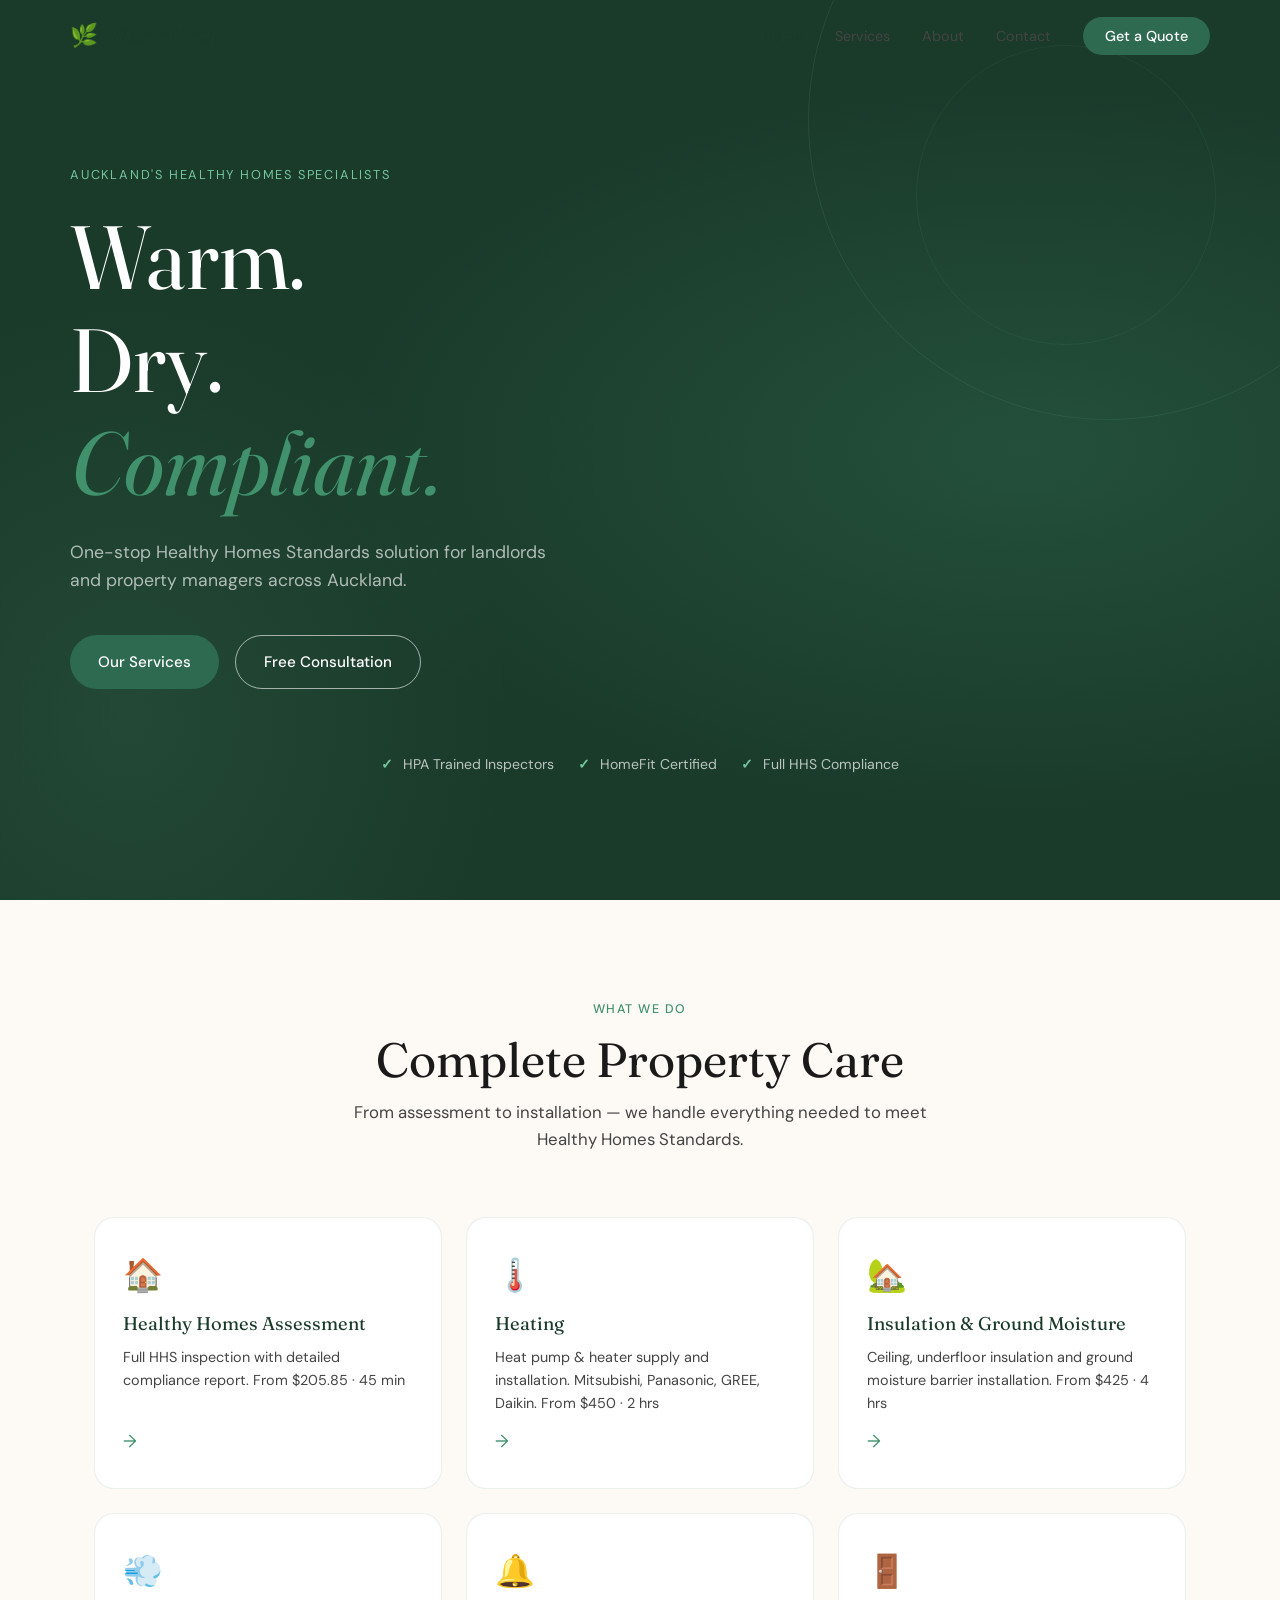
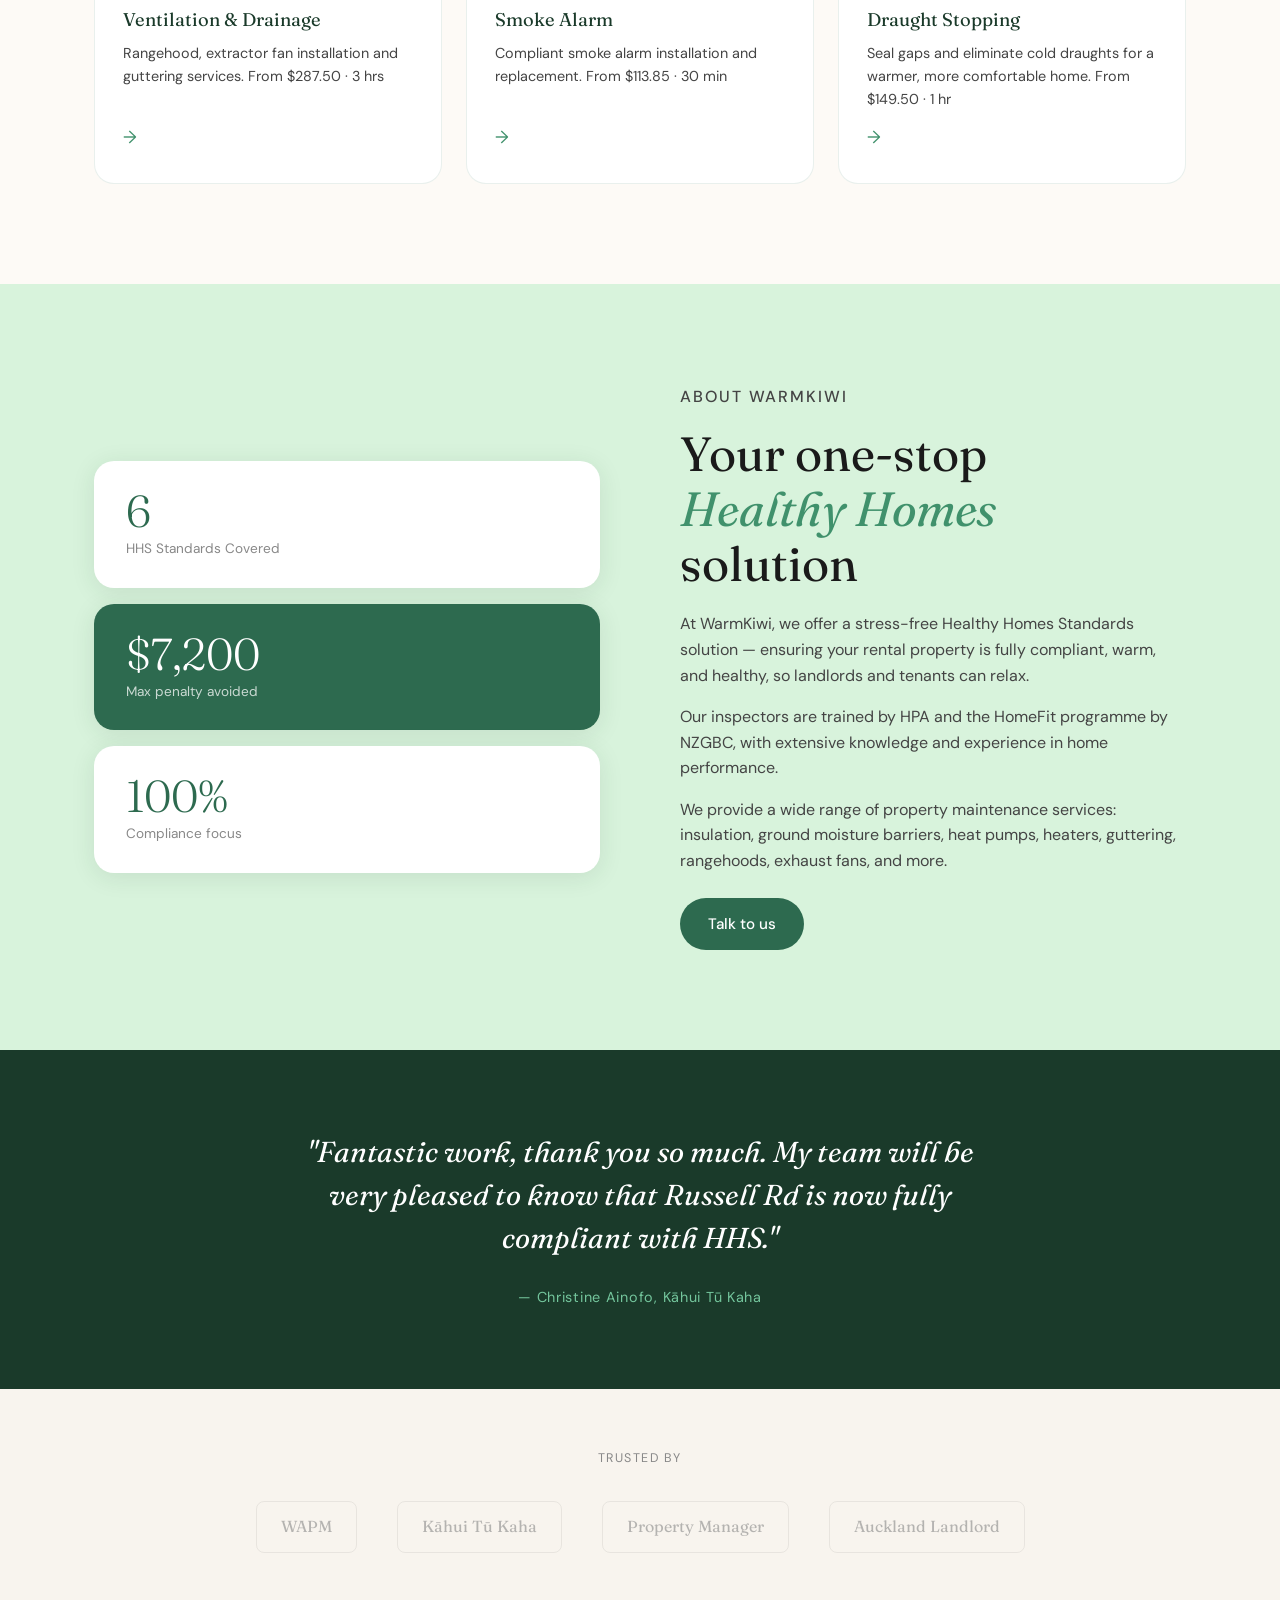
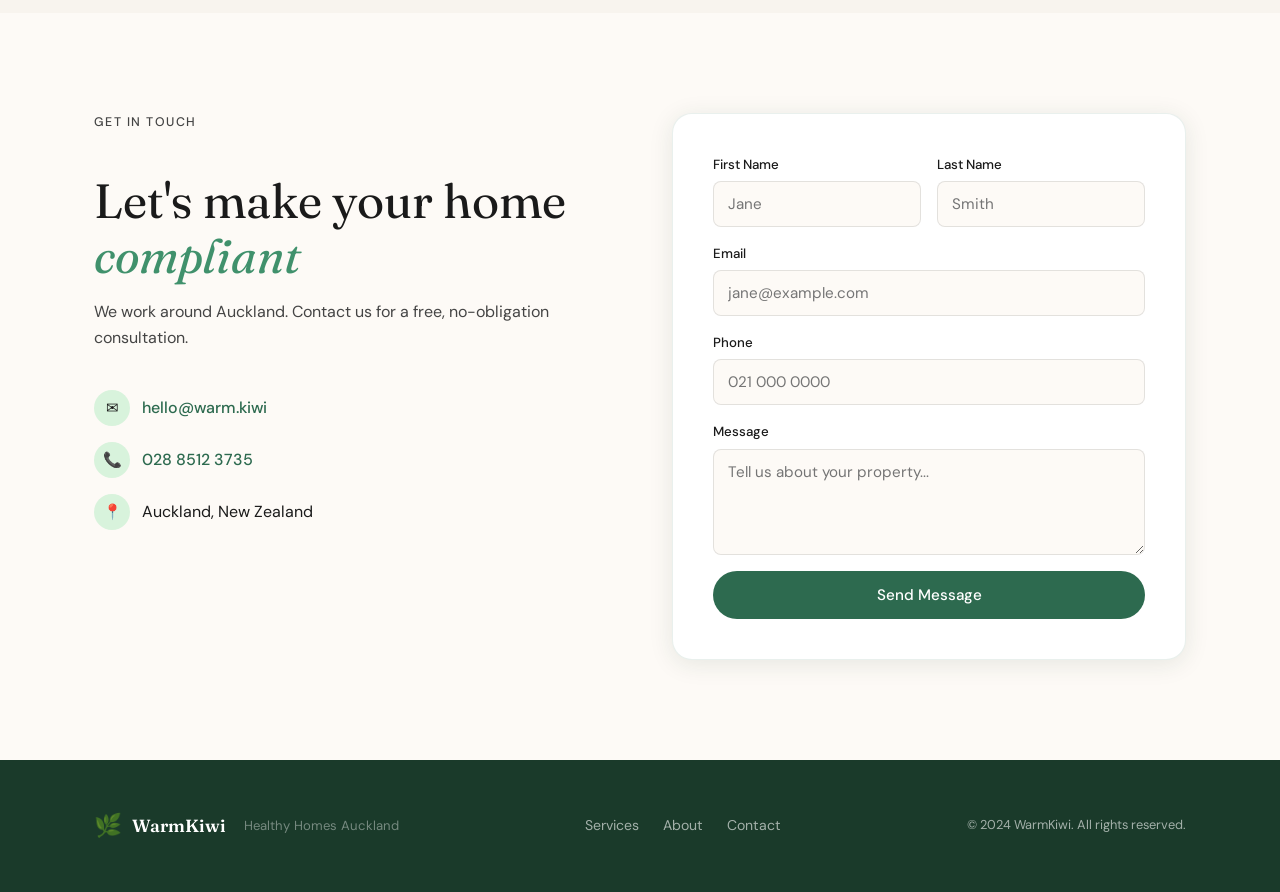
==== index.html @ 52bc6af1 "Add files via upload" ====
<!DOCTYPE html>
<html lang="en">
<head>
  <meta charset="UTF-8" />
  <meta name="viewport" content="width=device-width, initial-scale=1.0" />
  <title>WarmKiwi — Healthy Homes Auckland</title>
  <link rel="stylesheet" href="css/style.css" />
  <link rel="preconnect" href="https://fonts.googleapis.com">
  <link href="https://fonts.googleapis.com/css2?family=Fraunces:ital,wght@0,300;0,400;0,600;1,300&family=DM+Sans:wght@300;400;500&display=swap" rel="stylesheet">
</head>
<body>

  <!-- NAV -->
  <nav class="nav" id="nav">
    <div class="nav-inner">
      <a href="index.html" class="logo">
        <span class="logo-leaf">🌿</span>
        <span class="logo-text">WarmKiwi</span>
      </a>
      <button class="nav-toggle" id="navToggle" aria-label="Menu">
        <span></span><span></span><span></span>
      </button>
      <ul class="nav-links" id="navLinks">
        <li><a href="index.html" class="active">Home</a></li>
        <li><a href="services.html">Services</a></li>
        <li><a href="index.html#about">About</a></li>
        <li><a href="index.html#contact">Contact</a></li>
        <li><a href="index.html#contact" class="nav-cta">Get a Quote</a></li>
      </ul>
    </div>
  </nav>

  <!-- HERO -->
  <section class="hero">
    <div class="hero-bg"></div>
    <div class="hero-content">
      <p class="hero-eyebrow">Auckland's Healthy Homes Specialists</p>
      <h1 class="hero-title">Warm.<br>Dry.<br><em>Compliant.</em></h1>
      <p class="hero-sub">One-stop Healthy Homes Standards solution for landlords and property managers across Auckland.</p>
      <div class="hero-actions">
        <a href="services.html" class="btn btn-primary">Our Services</a>
        <a href="index.html#contact" class="btn btn-outline">Free Consultation</a>
      </div>
    </div>
    <div class="hero-badges">
      <div class="badge">
        <span class="badge-icon">✓</span>
        <span>HPA Trained Inspectors</span>
      </div>
      <div class="badge">
        <span class="badge-icon">✓</span>
        <span>HomeFit Certified</span>
      </div>
      <div class="badge">
        <span class="badge-icon">✓</span>
        <span>Full HHS Compliance</span>
      </div>
    </div>
  </section>

  <!-- SERVICES OVERVIEW -->
  <section class="services-section" id="services">
    <div class="container">
      <div class="section-header">
        <p class="section-tag">What we do</p>
        <h2>Complete Property Care</h2>
        <p class="section-sub">From assessment to installation — we handle everything needed to meet Healthy Homes Standards.</p>
      </div>
      <div class="services-grid">
        <a href="services/healthy-homes.html" class="service-card">
          <div class="service-icon">🏠</div>
          <h3>Healthy Homes Assessment</h3>
          <p>Full HHS inspection with detailed compliance report. From $205.85 · 45 min</p>
          <span class="service-arrow">→</span>
        </a>
        <a href="services/heating.html" class="service-card">
          <div class="service-icon">🌡️</div>
          <h3>Heating</h3>
          <p>Heat pump & heater supply and installation. Mitsubishi, Panasonic, GREE, Daikin. From $450 · 2 hrs</p>
          <span class="service-arrow">→</span>
        </a>
        <a href="services/insulation.html" class="service-card">
          <div class="service-icon">🏡</div>
          <h3>Insulation & Ground Moisture</h3>
          <p>Ceiling, underfloor insulation and ground moisture barrier installation. From $425 · 4 hrs</p>
          <span class="service-arrow">→</span>
        </a>
        <a href="services/ventilation.html" class="service-card">
          <div class="service-icon">💨</div>
          <h3>Ventilation & Drainage</h3>
          <p>Rangehood, extractor fan installation and guttering services. From $287.50 · 3 hrs</p>
          <span class="service-arrow">→</span>
        </a>
        <a href="services/smoke-alarm.html" class="service-card">
          <div class="service-icon">🔔</div>
          <h3>Smoke Alarm</h3>
          <p>Compliant smoke alarm installation and replacement. From $113.85 · 30 min</p>
          <span class="service-arrow">→</span>
        </a>
        <a href="services/draught-stopping.html" class="service-card">
          <div class="service-icon">🚪</div>
          <h3>Draught Stopping</h3>
          <p>Seal gaps and eliminate cold draughts for a warmer, more comfortable home. From $149.50 · 1 hr</p>
          <span class="service-arrow">→</span>
        </a>
      </div>
    </div>
  </section>

  <!-- ABOUT -->
  <section class="about-section" id="about">
    <div class="container about-grid">
      <div class="about-visual">
        <div class="about-card-stack">
          <div class="about-stat">
            <span class="stat-num">6</span>
            <span class="stat-label">HHS Standards Covered</span>
          </div>
          <div class="about-stat accent">
            <span class="stat-num">$7,200</span>
            <span class="stat-label">Max penalty avoided</span>
          </div>
          <div class="about-stat">
            <span class="stat-num">100%</span>
            <span class="stat-label">Compliance focus</span>
          </div>
        </div>
      </div>
      <div class="about-text">
        <p class="section-tag">About WarmKiwi</p>
        <h2>Your one-stop<br><em>Healthy Homes</em><br>solution</h2>
        <p>At WarmKiwi, we offer a stress-free Healthy Homes Standards solution — ensuring your rental property is fully compliant, warm, and healthy, so landlords and tenants can relax.</p>
        <p>Our inspectors are trained by HPA and the HomeFit programme by NZGBC, with extensive knowledge and experience in home performance.</p>
        <p>We provide a wide range of property maintenance services: insulation, ground moisture barriers, heat pumps, heaters, guttering, rangehoods, exhaust fans, and more.</p>
        <a href="index.html#contact" class="btn btn-primary">Talk to us</a>
      </div>
    </div>
  </section>

  <!-- TESTIMONIAL -->
  <section class="testimonial-section">
    <div class="container">
      <blockquote class="testimonial">
        <p>"Fantastic work, thank you so much. My team will be very pleased to know that Russell Rd is now fully compliant with HHS."</p>
        <cite>— Christine Ainofo, Kāhui Tū Kaha</cite>
      </blockquote>
    </div>
  </section>

  <!-- CLIENTS -->
  <section class="clients-section">
    <div class="container">
      <p class="clients-label">Trusted by</p>
      <div class="clients-logos">
        <div class="client-placeholder">WAPM</div>
        <div class="client-placeholder">Kāhui Tū Kaha</div>
        <div class="client-placeholder">Property Manager</div>
        <div class="client-placeholder">Auckland Landlord</div>
      </div>
    </div>
  </section>

  <!-- CONTACT -->
  <section class="contact-section" id="contact">
    <div class="container contact-grid">
      <div class="contact-info">
        <p class="section-tag">Get in touch</p>
        <h2>Let's make your home <em>compliant</em></h2>
        <p>We work around Auckland. Contact us for a free, no-obligation consultation.</p>
        <div class="contact-details">
          <div class="contact-item">
            <span class="contact-icon">✉</span>
            <a href="mailto:hello@warm.kiwi">hello@warm.kiwi</a>
          </div>
          <div class="contact-item">
            <span class="contact-icon">📞</span>
            <a href="tel:02885123735">028 8512 3735</a>
          </div>
          <div class="contact-item">
            <span class="contact-icon">📍</span>
            <span>Auckland, New Zealand</span>
          </div>
        </div>
      </div>
      <form class="contact-form" id="contactForm">
        <div class="form-row">
          <div class="form-group">
            <label for="firstName">First Name</label>
            <input type="text" id="firstName" placeholder="Jane" required />
          </div>
          <div class="form-group">
            <label for="lastName">Last Name</label>
            <input type="text" id="lastName" placeholder="Smith" />
          </div>
        </div>
        <div class="form-group">
          <label for="email">Email</label>
          <input type="email" id="email" placeholder="jane@example.com" required />
        </div>
        <div class="form-group">
          <label for="phone">Phone</label>
          <input type="tel" id="phone" placeholder="021 000 0000" />
        </div>
        <div class="form-group">
          <label for="message">Message</label>
          <textarea id="message" rows="4" placeholder="Tell us about your property..."></textarea>
        </div>
        <button type="submit" class="btn btn-primary full-width">Send Message</button>
        <p class="form-success" id="formSuccess">Thanks! We'll be in touch soon.</p>
      </form>
    </div>
  </section>

  <!-- FOOTER -->
  <footer class="footer">
    <div class="container footer-inner">
      <div class="footer-brand">
        <span class="logo-leaf">🌿</span>
        <span class="logo-text">WarmKiwi</span>
        <p>Healthy Homes Auckland</p>
      </div>
      <div class="footer-links">
        <a href="services.html">Services</a>
        <a href="index.html#about">About</a>
        <a href="index.html#contact">Contact</a>
      </div>
      <p class="footer-copy">© 2024 WarmKiwi. All rights reserved.</p>
    </div>
  </footer>

  <script src="js/main.js"></script>
</body>
</html>
---- css/style.css ----
/* =====================
   CSS VARIABLES
   ===================== */
:root {
  --green-dark: #1a3a2a;
  --green-mid: #2d6a4f;
  --green-bright: #40916c;
  --green-light: #74c69d;
  --green-pale: #d8f3dc;
  --cream: #f8f4ee;
  --warm-white: #fdfaf6;
  --text-dark: #1a1a1a;
  --text-mid: #444;
  --text-light: #888;
  --accent: #e76f51;
  --font-display: 'Fraunces', Georgia, serif;
  --font-body: 'DM Sans', sans-serif;
  --radius: 12px;
  --radius-lg: 20px;
  --shadow: 0 4px 24px rgba(26,58,42,0.10);
  --shadow-lg: 0 12px 48px rgba(26,58,42,0.14);
  --transition: 0.3s cubic-bezier(0.4, 0, 0.2, 1);
}

/* =====================
   RESET & BASE
   ===================== */
*, *::before, *::after { box-sizing: border-box; margin: 0; padding: 0; }

html { scroll-behavior: smooth; font-size: 16px; }

body {
  font-family: var(--font-body);
  color: var(--text-dark);
  background: var(--warm-white);
  line-height: 1.6;
  overflow-x: hidden;
}

a { color: inherit; text-decoration: none; }
img { max-width: 100%; display: block; }
ul { list-style: none; }

.container {
  max-width: 1140px;
  margin: 0 auto;
  padding: 0 24px;
}

/* =====================
   TYPOGRAPHY
   ===================== */
h1, h2, h3 {
  font-family: var(--font-display);
  font-weight: 400;
  line-height: 1.15;
}

h1 { font-size: clamp(3rem, 7vw, 6rem); }
h2 { font-size: clamp(2rem, 4vw, 3rem); }
h3 { font-size: 1.35rem; }

em { font-style: italic; color: var(--green-bright); }

.section-tag {
  font-size: 0.78rem;
  font-weight: 500;
  letter-spacing: 0.12em;
  text-transform: uppercase;
  color: var(--green-bright);
  margin-bottom: 12px;
  display: block;
}

.section-header {
  text-align: center;
  max-width: 600px;
  margin: 0 auto 64px;
}

.section-sub {
  color: var(--text-mid);
  font-size: 1.05rem;
  margin-top: 12px;
}

/* =====================
   BUTTONS
   ===================== */
.btn {
  display: inline-flex;
  align-items: center;
  gap: 8px;
  padding: 14px 28px;
  border-radius: 100px;
  font-family: var(--font-body);
  font-size: 0.95rem;
  font-weight: 500;
  cursor: pointer;
  border: none;
  transition: var(--transition);
  white-space: nowrap;
}

.btn-primary {
  background: var(--green-mid);
  color: white;
}
.btn-primary:hover {
  background: var(--green-dark);
  transform: translateY(-2px);
  box-shadow: var(--shadow);
}

.btn-outline {
  background: transparent;
  color: white;
  border: 1.5px solid rgba(255,255,255,0.6);
}
.btn-outline:hover {
  background: rgba(255,255,255,0.15);
  border-color: white;
}

.btn.full-width { width: 100%; justify-content: center; }

/* =====================
   NAV
   ===================== */
.nav {
  position: fixed;
  top: 0; left: 0; right: 0;
  z-index: 100;
  padding: 0 24px;
  transition: var(--transition);
}

.nav.scrolled {
  background: rgba(253,250,246,0.96);
  backdrop-filter: blur(12px);
  box-shadow: 0 1px 0 rgba(0,0,0,0.08);
}

.nav-inner {
  max-width: 1140px;
  margin: 0 auto;
  display: flex;
  align-items: center;
  justify-content: space-between;
  height: 72px;
}

.logo {
  display: flex;
  align-items: center;
  gap: 8px;
}

.logo-leaf { font-size: 1.4rem; }
.logo-text {
  font-family: var(--font-display);
  font-size: 1.35rem;
  font-weight: 600;
  color: var(--green-dark);
}

.nav-links {
  display: flex;
  align-items: center;
  gap: 32px;
}

.nav-links a {
  font-size: 0.9rem;
  font-weight: 400;
  color: var(--text-mid);
  transition: color var(--transition);
}

.nav-links a:hover,
.nav-links a.active { color: var(--green-dark); }

.nav-cta {
  background: var(--green-mid) !important;
  color: white !important;
  padding: 10px 22px;
  border-radius: 100px;
  font-weight: 500 !important;
}
.nav-cta:hover { background: var(--green-dark) !important; }

.nav-toggle {
  display: none;
  flex-direction: column;
  gap: 5px;
  background: none;
  border: none;
  cursor: pointer;
  padding: 4px;
}
.nav-toggle span {
  display: block;
  width: 24px; height: 2px;
  background: var(--green-dark);
  border-radius: 2px;
  transition: var(--transition);
}

/* =====================
   HERO
   ===================== */
.hero {
  min-height: 100vh;
  background: var(--green-dark);
  display: flex;
  flex-direction: column;
  justify-content: center;
  padding: 120px 24px 80px;
  position: relative;
  overflow: hidden;
}

.hero-bg {
  position: absolute;
  inset: 0;
  background:
    radial-gradient(ellipse 80% 60% at 80% 50%, rgba(64,145,108,0.25) 0%, transparent 70%),
    radial-gradient(ellipse 50% 80% at 10% 80%, rgba(116,198,157,0.10) 0%, transparent 60%);
  pointer-events: none;
}

.hero::before {
  content: '';
  position: absolute;
  top: -20%; right: -10%;
  width: 600px; height: 600px;
  border-radius: 50%;
  border: 1px solid rgba(116,198,157,0.12);
  pointer-events: none;
}

.hero::after {
  content: '';
  position: absolute;
  top: 5%; right: 5%;
  width: 300px; height: 300px;
  border-radius: 50%;
  border: 1px solid rgba(116,198,157,0.08);
  pointer-events: none;
}

.hero-content {
  max-width: 1140px;
  margin: 0 auto;
  width: 100%;
}

.hero-eyebrow {
  font-size: 0.8rem;
  letter-spacing: 0.14em;
  text-transform: uppercase;
  color: var(--green-light);
  margin-bottom: 20px;
  opacity: 0;
  animation: fadeUp 0.7s 0.1s forwards;
}

.hero-title {
  color: white;
  margin-bottom: 24px;
  opacity: 0;
  animation: fadeUp 0.7s 0.2s forwards;
}

.hero-sub {
  color: rgba(255,255,255,0.65);
  font-size: 1.1rem;
  max-width: 480px;
  margin-bottom: 40px;
  opacity: 0;
  animation: fadeUp 0.7s 0.35s forwards;
}

.hero-actions {
  display: flex;
  gap: 16px;
  flex-wrap: wrap;
  opacity: 0;
  animation: fadeUp 0.7s 0.45s forwards;
}

.hero-badges {
  max-width: 1140px;
  margin: 64px auto 0;
  display: flex;
  gap: 24px;
  flex-wrap: wrap;
  opacity: 0;
  animation: fadeUp 0.7s 0.6s forwards;
}

.badge {
  display: flex;
  align-items: center;
  gap: 10px;
  color: rgba(255,255,255,0.7);
  font-size: 0.88rem;
}

.badge-icon {
  color: var(--green-light);
  font-weight: 600;
}

@keyframes fadeUp {
  from { opacity: 0; transform: translateY(20px); }
  to   { opacity: 1; transform: translateY(0); }
}

/* =====================
   SERVICES SECTION
   ===================== */
.services-section {
  padding: 100px 0;
  background: var(--warm-white);
}

.services-grid {
  display: grid;
  grid-template-columns: repeat(3, 1fr);
  gap: 24px;
}

.service-card {
  background: white;
  border: 1px solid rgba(45,106,79,0.10);
  border-radius: var(--radius-lg);
  padding: 32px 28px;
  display: flex;
  flex-direction: column;
  gap: 12px;
  transition: var(--transition);
  position: relative;
  overflow: hidden;
}

.service-card::before {
  content: '';
  position: absolute;
  bottom: 0; left: 0; right: 0;
  height: 3px;
  background: linear-gradient(90deg, var(--green-bright), var(--green-light));
  transform: scaleX(0);
  transition: var(--transition);
}

.service-card:hover {
  transform: translateY(-4px);
  box-shadow: var(--shadow-lg);
  border-color: rgba(45,106,79,0.2);
}
.service-card:hover::before { transform: scaleX(1); }

.service-icon { font-size: 2rem; }

.service-card h3 {
  font-size: 1.15rem;
  color: var(--green-dark);
}

.service-card p {
  color: var(--text-mid);
  font-size: 0.9rem;
  flex: 1;
}

.service-arrow {
  font-size: 1.1rem;
  color: var(--green-bright);
  transition: transform var(--transition);
}
.service-card:hover .service-arrow { transform: translateX(4px); }

/* =====================
   ABOUT SECTION
   ===================== */
.about-section {
  padding: 100px 0;
  background: var(--green-pale);
}

.about-grid {
  display: grid;
  grid-template-columns: 1fr 1fr;
  gap: 80px;
  align-items: center;
}

.about-card-stack {
  display: flex;
  flex-direction: column;
  gap: 16px;
}

.about-stat {
  background: white;
  border-radius: var(--radius-lg);
  padding: 28px 32px;
  box-shadow: var(--shadow);
}

.about-stat.accent {
  background: var(--green-mid);
  color: white;
}

.stat-num {
  display: block;
  font-family: var(--font-display);
  font-size: 2.8rem;
  font-weight: 300;
  color: var(--green-mid);
  line-height: 1;
}

.about-stat.accent .stat-num { color: white; }

.stat-label {
  font-size: 0.85rem;
  color: var(--text-light);
  margin-top: 4px;
  display: block;
}

.about-stat.accent .stat-label { color: rgba(255,255,255,0.75); }

.about-text h2 { margin-bottom: 20px; }
.about-text p {
  color: var(--text-mid);
  margin-bottom: 16px;
  font-size: 1rem;
}
.about-text .btn { margin-top: 8px; }

/* =====================
   TESTIMONIAL
   ===================== */
.testimonial-section {
  padding: 80px 0;
  background: var(--green-dark);
}

.testimonial {
  text-align: center;
  max-width: 700px;
  margin: 0 auto;
}

.testimonial p {
  font-family: var(--font-display);
  font-size: clamp(1.3rem, 3vw, 1.8rem);
  font-style: italic;
  color: white;
  line-height: 1.5;
  margin-bottom: 24px;
}

.testimonial cite {
  color: var(--green-light);
  font-size: 0.9rem;
  font-style: normal;
  letter-spacing: 0.05em;
}

/* =====================
   CLIENTS
   ===================== */
.clients-section {
  padding: 60px 0;
  background: var(--cream);
  text-align: center;
}

.clients-label {
  font-size: 0.78rem;
  text-transform: uppercase;
  letter-spacing: 0.12em;
  color: var(--text-light);
  margin-bottom: 32px;
}

.clients-logos {
  display: flex;
  justify-content: center;
  align-items: center;
  gap: 40px;
  flex-wrap: wrap;
}

.client-placeholder {
  font-family: var(--font-display);
  font-size: 1rem;
  color: var(--text-light);
  padding: 12px 24px;
  border: 1px solid rgba(0,0,0,0.1);
  border-radius: 8px;
  opacity: 0.6;
}

/* =====================
   CONTACT
   ===================== */
.contact-section {
  padding: 100px 0;
  background: var(--warm-white);
}

.contact-grid {
  display: grid;
  grid-template-columns: 1fr 1fr;
  gap: 80px;
  align-items: start;
}

.contact-info h2 { margin-bottom: 16px; }
.contact-info > p { color: var(--text-mid); margin-bottom: 40px; }

.contact-details { display: flex; flex-direction: column; gap: 16px; }

.contact-item {
  display: flex;
  align-items: center;
  gap: 12px;
}

.contact-icon {
  width: 36px; height: 36px;
  background: var(--green-pale);
  border-radius: 50%;
  display: flex;
  align-items: center;
  justify-content: center;
  font-size: 0.95rem;
  flex-shrink: 0;
}

.contact-item a {
  color: var(--green-mid);
  font-weight: 500;
}
.contact-item a:hover { color: var(--green-dark); }

/* Form */
.contact-form {
  background: white;
  border: 1px solid rgba(45,106,79,0.1);
  border-radius: var(--radius-lg);
  padding: 40px;
  box-shadow: var(--shadow);
}

.form-row { display: grid; grid-template-columns: 1fr 1fr; gap: 16px; }

.form-group {
  display: flex;
  flex-direction: column;
  gap: 6px;
  margin-bottom: 16px;
}

.form-group label {
  font-size: 0.83rem;
  font-weight: 500;
  color: var(--text-dark);
}

.form-group input,
.form-group textarea {
  padding: 12px 14px;
  border: 1.5px solid rgba(0,0,0,0.1);
  border-radius: 8px;
  font-family: var(--font-body);
  font-size: 0.95rem;
  color: var(--text-dark);
  background: var(--warm-white);
  transition: border-color var(--transition);
  outline: none;
}

.form-group input:focus,
.form-group textarea:focus {
  border-color: var(--green-bright);
}

.form-group textarea { resize: vertical; min-height: 100px; }

.form-success {
  display: none;
  text-align: center;
  color: var(--green-mid);
  font-weight: 500;
  margin-top: 12px;
}

/* =====================
   FOOTER
   ===================== */
.footer {
  background: var(--green-dark);
  padding: 48px 24px;
  color: rgba(255,255,255,0.6);
}

.footer-inner {
  display: flex;
  align-items: center;
  justify-content: space-between;
  flex-wrap: wrap;
  gap: 24px;
}

.footer-brand {
  display: flex;
  align-items: center;
  gap: 10px;
}

.footer-brand .logo-text { color: white; font-size: 1.1rem; }
.footer-brand p { font-size: 0.82rem; color: rgba(255,255,255,0.4); margin-left: 8px; }

.footer-links {
  display: flex;
  gap: 24px;
}

.footer-links a {
  font-size: 0.88rem;
  transition: color var(--transition);
}
.footer-links a:hover { color: white; }

.footer-copy { font-size: 0.8rem; }

/* =====================
   SERVICE DETAIL PAGE
   ===================== */
.service-hero {
  padding: 140px 24px 80px;
  background: var(--green-dark);
  color: white;
}

.service-hero-inner {
  max-width: 1140px;
  margin: 0 auto;
}

.back-link {
  display: inline-flex;
  align-items: center;
  gap: 6px;
  color: var(--green-light);
  font-size: 0.88rem;
  margin-bottom: 32px;
  transition: gap var(--transition);
}
.back-link:hover { gap: 10px; }

.service-hero h1 {
  font-size: clamp(2.5rem, 5vw, 4rem);
  margin-bottom: 16px;
}

.service-meta {
  display: flex;
  gap: 24px;
  color: rgba(255,255,255,0.6);
  font-size: 0.9rem;
  margin-bottom: 28px;
}

.service-meta span {
  display: flex;
  align-items: center;
  gap: 6px;
}

.service-body {
  padding: 80px 0;
}

.service-content {
  max-width: 1140px;
  margin: 0 auto;
  padding: 0 24px;
  display: grid;
  grid-template-columns: 2fr 1fr;
  gap: 64px;
}

.service-text h2 {
  font-size: 1.6rem;
  margin-top: 40px;
  margin-bottom: 16px;
  color: var(--green-dark);
}

.service-text h2:first-child { margin-top: 0; }

.service-text p {
  color: var(--text-mid);
  margin-bottom: 16px;
  line-height: 1.75;
}

.service-text ul {
  list-style: none;
  margin: 16px 0;
}

.service-text ul li {
  padding: 6px 0;
  padding-left: 20px;
  color: var(--text-mid);
  position: relative;
}

.service-text ul li::before {
  content: '→';
  position: absolute;
  left: 0;
  color: var(--green-bright);
  font-size: 0.85rem;
}

.service-sidebar { position: sticky; top: 100px; }

.sidebar-card {
  background: var(--green-dark);
  color: white;
  border-radius: var(--radius-lg);
  padding: 32px;
}

.sidebar-card h3 {
  font-size: 1.2rem;
  margin-bottom: 16px;
  color: white;
}

.sidebar-card p {
  color: rgba(255,255,255,0.65);
  font-size: 0.9rem;
  margin-bottom: 24px;
}

.sidebar-card .btn-primary {
  background: var(--green-bright);
  width: 100%;
  justify-content: center;
}

.sidebar-price {
  font-family: var(--font-display);
  font-size: 1.8rem;
  color: var(--green-light);
  margin-bottom: 4px;
}

.sidebar-duration {
  font-size: 0.85rem;
  color: rgba(255,255,255,0.45);
  margin-bottom: 20px;
}

/* =====================
   SERVICES LIST PAGE
   ===================== */
.services-page-hero {
  padding: 140px 24px 80px;
  background: var(--green-dark);
  text-align: center;
}

.services-page-hero h1 { color: white; margin-bottom: 16px; }
.services-page-hero p { color: rgba(255,255,255,0.6); font-size: 1.1rem; max-width: 500px; margin: 0 auto; }

.services-list {
  padding: 80px 0;
  background: var(--warm-white);
}

.services-list-grid {
  max-width: 1140px;
  margin: 0 auto;
  padding: 0 24px;
  display: grid;
  grid-template-columns: repeat(2, 1fr);
  gap: 32px;
}

.service-list-card {
  background: white;
  border: 1px solid rgba(45,106,79,0.1);
  border-radius: var(--radius-lg);
  padding: 36px;
  display: flex;
  gap: 24px;
  transition: var(--transition);
}

.service-list-card:hover {
  transform: translateY(-3px);
  box-shadow: var(--shadow-lg);
}

.service-list-icon {
  font-size: 2.2rem;
  flex-shrink: 0;
}

.service-list-info h3 {
  color: var(--green-dark);
  margin-bottom: 8px;
}

.service-list-info p {
  color: var(--text-mid);
  font-size: 0.93rem;
  margin-bottom: 16px;
}

.service-list-meta {
  display: flex;
  gap: 16px;
  font-size: 0.82rem;
  color: var(--text-light);
  margin-bottom: 16px;
}

.service-list-meta strong { color: var(--green-mid); }

.service-list-card a {
  font-size: 0.88rem;
  color: var(--green-bright);
  font-weight: 500;
  display: inline-flex;
  align-items: center;
  gap: 4px;
  transition: gap var(--transition);
}
.service-list-card a:hover { gap: 8px; }

/* =====================
   RESPONSIVE
   ===================== */
@media (max-width: 900px) {
  .services-grid { grid-template-columns: repeat(2, 1fr); }
  .about-grid,
  .contact-grid { grid-template-columns: 1fr; gap: 48px; }
  .service-content { grid-template-columns: 1fr; }
  .service-sidebar { position: static; }
  .services-list-grid { grid-template-columns: 1fr; }
}

@media (max-width: 640px) {
  .services-grid { grid-template-columns: 1fr; }
  .nav-links {
    display: none;
    position: fixed;
    inset: 72px 0 0;
    background: var(--warm-white);
    flex-direction: column;
    align-items: center;
    justify-content: center;
    gap: 40px;
    z-index: 99;
  }
  .nav-links.open { display: flex; }
  .nav-toggle { display: flex; }
  .form-row { grid-template-columns: 1fr; }
  .footer-inner { flex-direction: column; text-align: center; }
  .hero-actions { flex-direction: column; align-items: flex-start; }
}
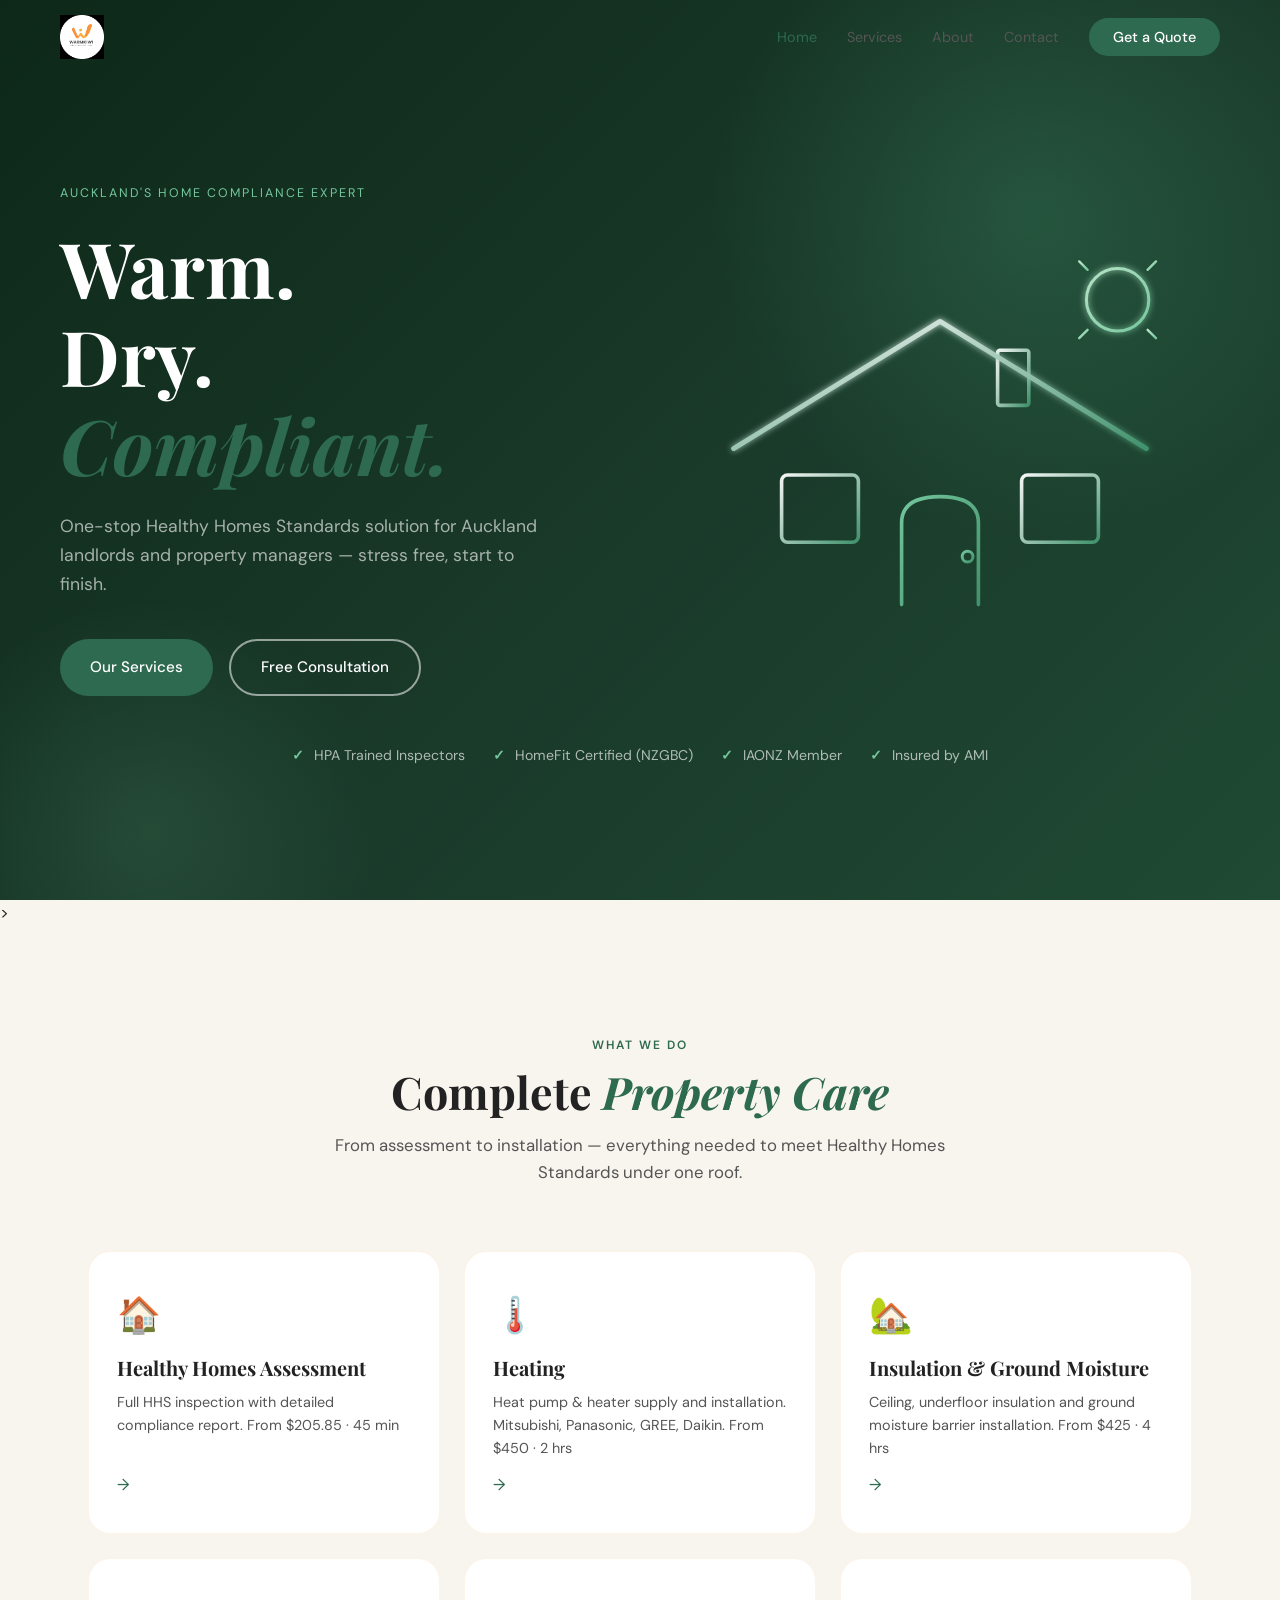
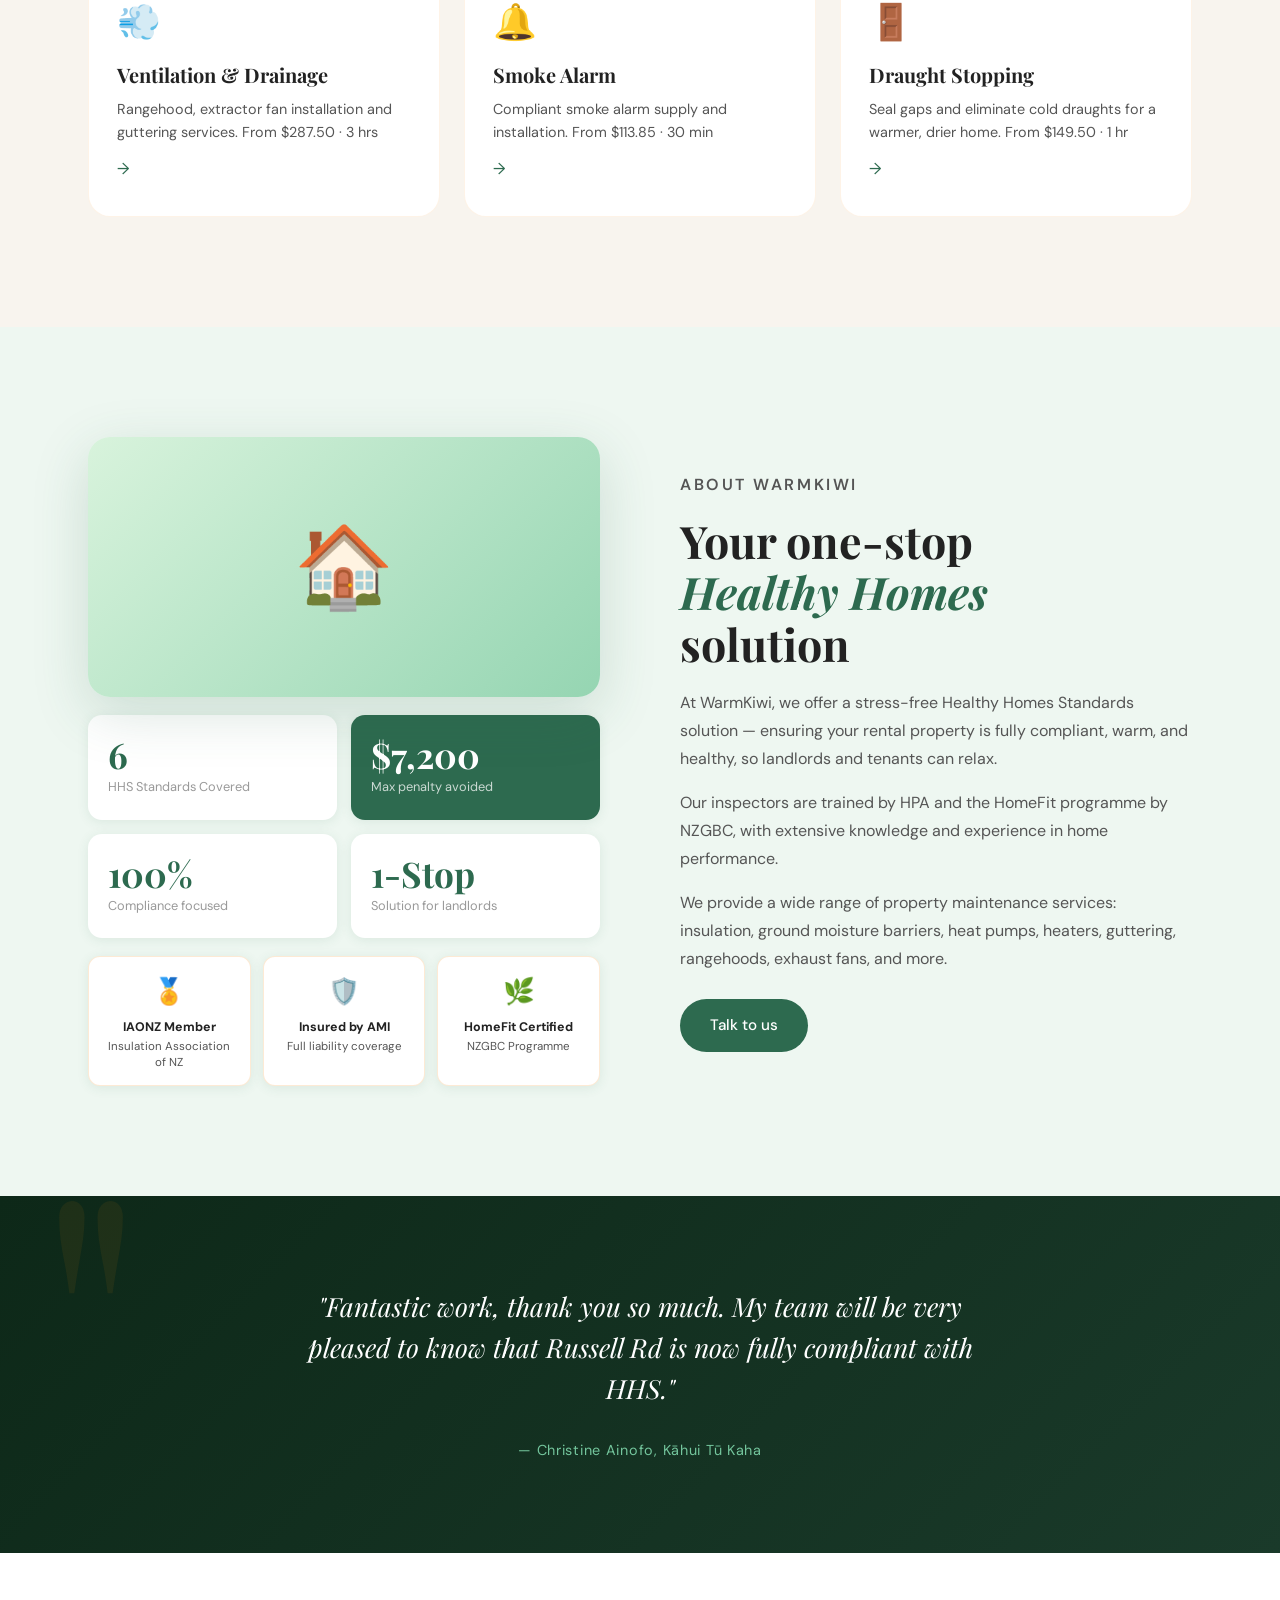
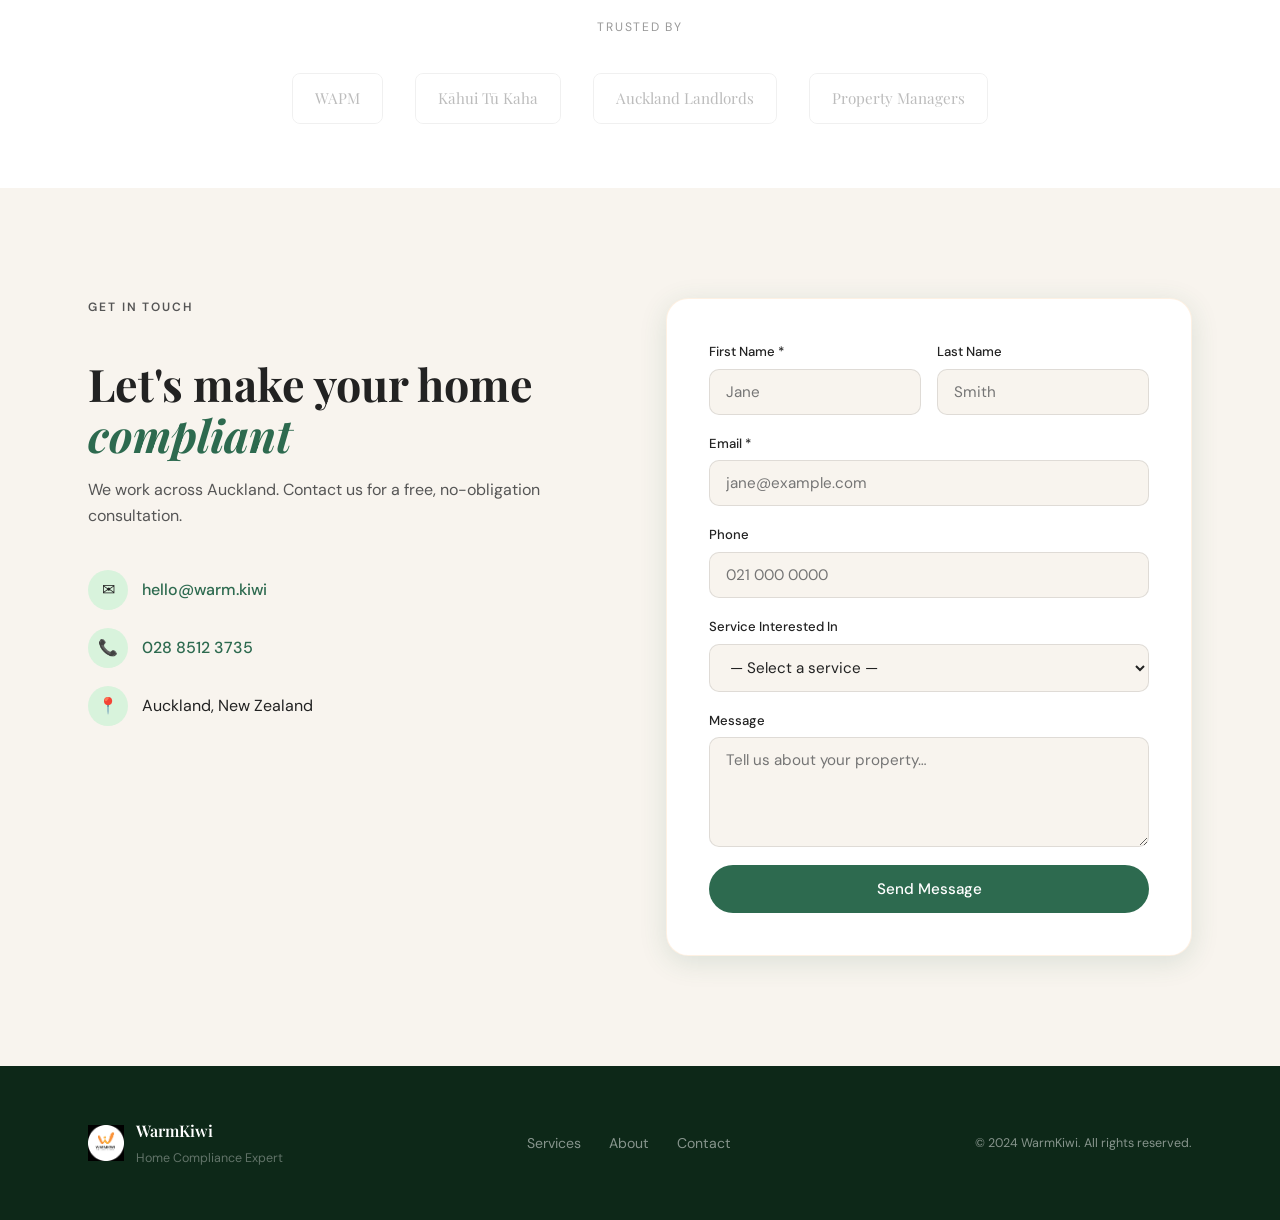
==== commit 6968da56: "Add files via upload" ====
--- a/index.html
+++ b/index.html
@@ -3,10 +3,11 @@
 <head>
   <meta charset="UTF-8" />
   <meta name="viewport" content="width=device-width, initial-scale=1.0" />
-  <title>WarmKiwi — Healthy Homes Auckland</title>
+  <title>WarmKiwi — Home Compliance Expert Auckland</title>
+  <meta name="description" content="Auckland's Healthy Homes Standards specialists. Full HHS assessment, heating, insulation, ventilation, drainage, smoke alarms and more." />
   <link rel="stylesheet" href="css/style.css" />
   <link rel="preconnect" href="https://fonts.googleapis.com">
-  <link href="https://fonts.googleapis.com/css2?family=Fraunces:ital,wght@0,300;0,400;0,600;1,300&family=DM+Sans:wght@300;400;500&display=swap" rel="stylesheet">
+  <link href="https://fonts.googleapis.com/css2?family=Playfair+Display:ital,wght@0,700;1,400&family=DM+Sans:wght@300;400;500&display=swap" rel="stylesheet">
 </head>
 <body>
 
@@ -14,8 +15,7 @@
   <nav class="nav" id="nav">
     <div class="nav-inner">
       <a href="index.html" class="logo">
-        <span class="logo-leaf">🌿</span>
-        <span class="logo-text">WarmKiwi</span>
+        <img src="logo.png" alt="WarmKiwi" />
       </a>
       <button class="nav-toggle" id="navToggle" aria-label="Menu">
         <span></span><span></span><span></span>
@@ -23,48 +23,110 @@
       <ul class="nav-links" id="navLinks">
         <li><a href="index.html" class="active">Home</a></li>
         <li><a href="services.html">Services</a></li>
-        <li><a href="index.html#about">About</a></li>
-        <li><a href="index.html#contact">Contact</a></li>
-        <li><a href="index.html#contact" class="nav-cta">Get a Quote</a></li>
+        <li><a href="#about">About</a></li>
+        <li><a href="#contact">Contact</a></li>
+        <li><a href="#contact" class="nav-cta">Get a Quote</a></li>
       </ul>
     </div>
   </nav>
 
   <!-- HERO -->
   <section class="hero">
-    <div class="hero-bg"></div>
-    <div class="hero-content">
-      <p class="hero-eyebrow">Auckland's Healthy Homes Specialists</p>
-      <h1 class="hero-title">Warm.<br>Dry.<br><em>Compliant.</em></h1>
-      <p class="hero-sub">One-stop Healthy Homes Standards solution for landlords and property managers across Auckland.</p>
-      <div class="hero-actions">
-        <a href="services.html" class="btn btn-primary">Our Services</a>
-        <a href="index.html#contact" class="btn btn-outline">Free Consultation</a>
+    <div class="hero-orb1"></div>
+    <div class="hero-orb2"></div>
+    <div class="hero-inner">
+      <!-- Left: text -->
+      <div class="hero-content">
+        <p class="hero-eyebrow">Auckland's Home Compliance Expert</p>
+        <h1 class="hero-title">Warm.<br>Dry.<br><em>Compliant.</em></h1>
+        <p class="hero-sub">One-stop Healthy Homes Standards solution for Auckland landlords and property managers — stress free, start to finish.</p>
+        <div class="hero-actions">
+          <a href="services.html" class="btn btn-primary">Our Services</a>
+          <a href="#contact" class="btn btn-outline">Free Consultation</a>
+        </div>
+      </div>
+      <!-- Right: house animation -->
+      <div class="hero-house" aria-hidden="true">
+        <svg viewBox="0 0 400 340" fill="none" xmlns="http://www.w3.org/2000/svg">
+          <defs>
+            <linearGradient id="hg1" x1="0%" y1="0%" x2="100%" y2="100%">
+              <stop offset="0%" stop-color="#ffffff" stop-opacity="0.95"/>
+              <stop offset="100%" stop-color="#40916c"/>
+            </linearGradient>
+            <linearGradient id="hg2" x1="0%" y1="0%" x2="100%" y2="100%">
+              <stop offset="0%" stop-color="#74c69d"/>
+              <stop offset="100%" stop-color="#40916c"/>
+            </linearGradient>
+            <linearGradient id="sunG" x1="0%" y1="0%" x2="100%" y2="100%">
+              <stop offset="0%" stop-color="#b7e4c7"/>
+              <stop offset="100%" stop-color="#74c69d"/>
+            </linearGradient>
+            <filter id="glow" x="-20%" y="-20%" width="140%" height="140%">
+              <feGaussianBlur stdDeviation="2.5" result="blur"/>
+              <feMerge><feMergeNode in="blur"/><feMergeNode in="SourceGraphic"/></feMerge>
+            </filter>
+          </defs>
+
+          <!-- Sun top-right -->
+          <circle class="draw-line" cx="348" cy="54" r="26" stroke="url(#sunG)" stroke-width="2.5" fill="none" filter="url(#glow)" style="--len:165px; --delay:0s"/>
+          <line class="draw-line" x1="348" y1="18" x2="348" y2="10" stroke="url(#sunG)" stroke-width="2" stroke-linecap="round" style="--len:10px; --delay:0.25s"/>
+          <line class="draw-line" x1="348" y1="90" x2="348" y2="98" stroke="url(#sunG)" stroke-width="2" stroke-linecap="round" style="--len:10px; --delay:0.27s"/>
+          <line class="draw-line" x1="312" y1="54" x2="304" y2="54" stroke="url(#sunG)" stroke-width="2" stroke-linecap="round" style="--len:10px; --delay:0.29s"/>
+          <line class="draw-line" x1="384" y1="54" x2="392" y2="54" stroke="url(#sunG)" stroke-width="2" stroke-linecap="round" style="--len:10px; --delay:0.31s"/>
+          <line class="draw-line" x1="323" y1="29" x2="316" y2="22" stroke="url(#sunG)" stroke-width="2" stroke-linecap="round" style="--len:10px; --delay:0.33s"/>
+          <line class="draw-line" x1="373" y1="29" x2="380" y2="22" stroke="url(#sunG)" stroke-width="2" stroke-linecap="round" style="--len:10px; --delay:0.35s"/>
+          <line class="draw-line" x1="323" y1="79" x2="316" y2="86" stroke="url(#sunG)" stroke-width="2" stroke-linecap="round" style="--len:10px; --delay:0.37s"/>
+          <line class="draw-line" x1="373" y1="79" x2="380" y2="86" stroke="url(#sunG)" stroke-width="2" stroke-linecap="round" style="--len:10px; --delay:0.39s"/>
+
+          <!-- Chimney -->
+          <rect class="draw-line" x="248" y="96" width="26" height="46" rx="2" stroke="url(#hg1)" stroke-width="3" fill="none" style="--len:148px; --delay:0.5s"/>
+
+          <!-- Roof -->
+          <polyline class="draw-line" points="28,178 200,72 372,178" stroke="url(#hg1)" stroke-width="4" stroke-linecap="round" stroke-linejoin="round" fill="none" filter="url(#glow)" style="--len:540px; --delay:0.65s"/>
+
+          <!-- Left outer wall -->
+          <line class="draw-line" x1="28" y1="178" x2="28" y2="308" stroke="url(#hg1)" stroke-width="3.5" stroke-linecap="round" style="--len:130px; --delay:1.08s"/>
+          <!-- Right outer wall -->
+          <line class="draw-line" x1="372" y1="178" x2="372" y2="308" stroke="url(#hg1)" stroke-width="3.5" stroke-linecap="round" style="--len:130px; --delay:1.14s"/>
+          <!-- Base -->
+          <line class="draw-line" x1="28" y1="308" x2="372" y2="308" stroke="url(#hg1)" stroke-width="3.5" stroke-linecap="round" style="--len:344px; --delay:1.28s"/>
+
+          <!-- Door with arch -->
+          <path class="draw-line" d="M168,308 L168,240 Q168,218 200,218 Q232,218 232,240 L232,308" stroke="url(#hg2)" stroke-width="3" stroke-linecap="round" stroke-linejoin="round" fill="none" style="--len:280px; --delay:1.44s"/>
+          <!-- door knob -->
+          <circle class="draw-line" cx="223" cy="268" r="4.5" stroke="url(#hg2)" stroke-width="2.5" fill="none" style="--len:29px; --delay:1.72s"/>
+
+          <!-- Left window -->
+          <rect class="draw-line" x="68" y="200" width="64" height="56" rx="5" stroke="url(#hg1)" stroke-width="3" fill="none" style="--len:244px; --delay:1.50s"/>
+          <line class="draw-line" x1="100" y1="200" x2="100" y2="256" stroke="url(#hg1)" stroke-width="2" stroke-linecap="round" style="--len:56px; --delay:1.64s"/>
+          <line class="draw-line" x1="68" y1="228" x2="132" y2="228" stroke="url(#hg1)" stroke-width="2" stroke-linecap="round" style="--len:64px; --delay:1.68s"/>
+
+          <!-- Right window -->
+          <rect class="draw-line" x="268" y="200" width="64" height="56" rx="5" stroke="url(#hg1)" stroke-width="3" fill="none" style="--len:244px; --delay:1.54s"/>
+          <line class="draw-line" x1="300" y1="200" x2="300" y2="256" stroke="url(#hg1)" stroke-width="2" stroke-linecap="round" style="--len:56px; --delay:1.66s"/>
+          <line class="draw-line" x1="268" y1="228" x2="332" y2="228" stroke="url(#hg1)" stroke-width="2" stroke-linecap="round" style="--len:64px; --delay:1.70s"/>
+
+          <!-- Chimney smoke -->
+          <path class="smoke" d="M258,94 Q264,80 256,68 Q248,56 256,42" stroke="rgba(116,198,157,0.6)" stroke-width="2" stroke-linecap="round" fill="none" style="--sd:1.9s"/>
+          <path class="smoke" d="M266,90 Q273,75 265,62 Q257,49 265,34" stroke="rgba(116,198,157,0.35)" stroke-width="1.5" stroke-linecap="round" fill="none" style="--sd:2.4s"/>
+        </svg>
       </div>
     </div>
     <div class="hero-badges">
-      <div class="badge">
-        <span class="badge-icon">✓</span>
-        <span>HPA Trained Inspectors</span>
-      </div>
-      <div class="badge">
-        <span class="badge-icon">✓</span>
-        <span>HomeFit Certified</span>
-      </div>
-      <div class="badge">
-        <span class="badge-icon">✓</span>
-        <span>Full HHS Compliance</span>
-      </div>
-    </div>
-  </section>
-
-  <!-- SERVICES OVERVIEW -->
+      <div class="badge"><span class="badge-icon">✓</span><span>HPA Trained Inspectors</span></div>
+      <div class="badge"><span class="badge-icon">✓</span><span>HomeFit Certified (NZGBC)</span></div>
+      <div class="badge"><span class="badge-icon">✓</span><span>IAONZ Member</span></div>
+      <div class="badge"><span class="badge-icon">✓</span><span>Insured by AMI</span></div>
+    </div>
+  </section>>
+
+  <!-- SERVICES -->
   <section class="services-section" id="services">
     <div class="container">
       <div class="section-header">
         <p class="section-tag">What we do</p>
-        <h2>Complete Property Care</h2>
-        <p class="section-sub">From assessment to installation — we handle everything needed to meet Healthy Homes Standards.</p>
+        <h2>Complete <em>Property Care</em></h2>
+        <p class="section-sub">From assessment to installation — everything needed to meet Healthy Homes Standards under one roof.</p>
       </div>
       <div class="services-grid">
         <a href="services/healthy-homes.html" class="service-card">
@@ -94,13 +156,13 @@
         <a href="services/smoke-alarm.html" class="service-card">
           <div class="service-icon">🔔</div>
           <h3>Smoke Alarm</h3>
-          <p>Compliant smoke alarm installation and replacement. From $113.85 · 30 min</p>
+          <p>Compliant smoke alarm supply and installation. From $113.85 · 30 min</p>
           <span class="service-arrow">→</span>
         </a>
         <a href="services/draught-stopping.html" class="service-card">
           <div class="service-icon">🚪</div>
           <h3>Draught Stopping</h3>
-          <p>Seal gaps and eliminate cold draughts for a warmer, more comfortable home. From $149.50 · 1 hr</p>
+          <p>Seal gaps and eliminate cold draughts for a warmer, drier home. From $149.50 · 1 hr</p>
           <span class="service-arrow">→</span>
         </a>
       </div>
@@ -111,7 +173,10 @@
   <section class="about-section" id="about">
     <div class="container about-grid">
       <div class="about-visual">
-        <div class="about-card-stack">
+        <div class="about-img">
+          <div class="about-img-inner">🏠</div>
+        </div>
+        <div class="about-stats">
           <div class="about-stat">
             <span class="stat-num">6</span>
             <span class="stat-label">HHS Standards Covered</span>
@@ -122,7 +187,34 @@
           </div>
           <div class="about-stat">
             <span class="stat-num">100%</span>
-            <span class="stat-label">Compliance focus</span>
+            <span class="stat-label">Compliance focused</span>
+          </div>
+          <div class="about-stat">
+            <span class="stat-num">1-Stop</span>
+            <span class="stat-label">Solution for landlords</span>
+          </div>
+        </div>
+        <div class="credentials">
+          <div class="credential-badge">
+            <div class="cred-icon">🏅</div>
+            <div class="credential-text">
+              <strong>IAONZ Member</strong>
+              Insulation Association of NZ
+            </div>
+          </div>
+          <div class="credential-badge">
+            <div class="cred-icon">🛡️</div>
+            <div class="credential-text">
+              <strong>Insured by AMI</strong>
+              Full liability coverage
+            </div>
+          </div>
+          <div class="credential-badge">
+            <div class="cred-icon">🌿</div>
+            <div class="credential-text">
+              <strong>HomeFit Certified</strong>
+              NZGBC Programme
+            </div>
           </div>
         </div>
       </div>
@@ -132,7 +224,7 @@
         <p>At WarmKiwi, we offer a stress-free Healthy Homes Standards solution — ensuring your rental property is fully compliant, warm, and healthy, so landlords and tenants can relax.</p>
         <p>Our inspectors are trained by HPA and the HomeFit programme by NZGBC, with extensive knowledge and experience in home performance.</p>
         <p>We provide a wide range of property maintenance services: insulation, ground moisture barriers, heat pumps, heaters, guttering, rangehoods, exhaust fans, and more.</p>
-        <a href="index.html#contact" class="btn btn-primary">Talk to us</a>
+        <a href="#contact" class="btn btn-primary">Talk to us</a>
       </div>
     </div>
   </section>
@@ -154,8 +246,8 @@
       <div class="clients-logos">
         <div class="client-placeholder">WAPM</div>
         <div class="client-placeholder">Kāhui Tū Kaha</div>
-        <div class="client-placeholder">Property Manager</div>
-        <div class="client-placeholder">Auckland Landlord</div>
+        <div class="client-placeholder">Auckland Landlords</div>
+        <div class="client-placeholder">Property Managers</div>
       </div>
     </div>
   </section>
@@ -166,7 +258,7 @@
       <div class="contact-info">
         <p class="section-tag">Get in touch</p>
         <h2>Let's make your home <em>compliant</em></h2>
-        <p>We work around Auckland. Contact us for a free, no-obligation consultation.</p>
+        <p>We work across Auckland. Contact us for a free, no-obligation consultation.</p>
         <div class="contact-details">
           <div class="contact-item">
             <span class="contact-icon">✉</span>
@@ -185,28 +277,42 @@
       <form class="contact-form" id="contactForm">
         <div class="form-row">
           <div class="form-group">
-            <label for="firstName">First Name</label>
-            <input type="text" id="firstName" placeholder="Jane" required />
+            <label for="firstName">First Name *</label>
+            <input type="text" id="firstName" name="firstName" placeholder="Jane" required />
           </div>
           <div class="form-group">
             <label for="lastName">Last Name</label>
-            <input type="text" id="lastName" placeholder="Smith" />
+            <input type="text" id="lastName" name="lastName" placeholder="Smith" />
           </div>
         </div>
         <div class="form-group">
-          <label for="email">Email</label>
-          <input type="email" id="email" placeholder="jane@example.com" required />
+          <label for="email">Email *</label>
+          <input type="email" id="email" name="email" placeholder="jane@example.com" required />
         </div>
         <div class="form-group">
           <label for="phone">Phone</label>
-          <input type="tel" id="phone" placeholder="021 000 0000" />
+          <input type="tel" id="phone" name="phone" placeholder="021 000 0000" />
+        </div>
+        <div class="form-group">
+          <label for="service">Service Interested In</label>
+          <select id="service" name="service">
+            <option value="">— Select a service —</option>
+            <option>Healthy Homes Assessment</option>
+            <option>Heating</option>
+            <option>Insulation & Ground Moisture Barrier</option>
+            <option>Ventilation & Drainage</option>
+            <option>Smoke Alarm</option>
+            <option>Draught Stopping</option>
+            <option>Multiple / Not Sure</option>
+          </select>
         </div>
         <div class="form-group">
           <label for="message">Message</label>
-          <textarea id="message" rows="4" placeholder="Tell us about your property..."></textarea>
-        </div>
-        <button type="submit" class="btn btn-primary full-width">Send Message</button>
-        <p class="form-success" id="formSuccess">Thanks! We'll be in touch soon.</p>
+          <textarea id="message" name="message" rows="4" placeholder="Tell us about your property…"></textarea>
+        </div>
+        <button type="submit" id="submitBtn" class="btn btn-primary full-width">Send Message</button>
+        <p class="form-success" id="formSuccess">✓ Message sent! We'll be in touch within one business day.</p>
+        <p class="form-error" id="formError">Something went wrong. Please email us directly at hello@warm.kiwi</p>
       </form>
     </div>
   </section>
@@ -215,14 +321,16 @@
   <footer class="footer">
     <div class="container footer-inner">
       <div class="footer-brand">
-        <span class="logo-leaf">🌿</span>
-        <span class="logo-text">WarmKiwi</span>
-        <p>Healthy Homes Auckland</p>
+        <img src="logo.png" alt="WarmKiwi" />
+        <div class="footer-brand-text">
+          <span>WarmKiwi</span>
+          <p>Home Compliance Expert</p>
+        </div>
       </div>
       <div class="footer-links">
         <a href="services.html">Services</a>
-        <a href="index.html#about">About</a>
-        <a href="index.html#contact">Contact</a>
+        <a href="#about">About</a>
+        <a href="#contact">Contact</a>
       </div>
       <p class="footer-copy">© 2024 WarmKiwi. All rights reserved.</p>
     </div>
--- a/css/style.css
+++ b/css/style.css
@@ -2,883 +2,255 @@
    CSS VARIABLES
    ===================== */
 :root {
-  --green-dark: #1a3a2a;
-  --green-mid: #2d6a4f;
-  --green-bright: #40916c;
-  --green-light: #74c69d;
-  --green-pale: #d8f3dc;
-  --cream: #f8f4ee;
-  --warm-white: #fdfaf6;
-  --text-dark: #1a1a1a;
-  --text-mid: #444;
-  --text-light: #888;
-  --accent: #e76f51;
-  --font-display: 'Fraunces', Georgia, serif;
-  --font-body: 'DM Sans', sans-serif;
-  --radius: 12px;
-  --radius-lg: 20px;
-  --shadow: 0 4px 24px rgba(26,58,42,0.10);
-  --shadow-lg: 0 12px 48px rgba(26,58,42,0.14);
-  --transition: 0.3s cubic-bezier(0.4, 0, 0.2, 1);
-}
-
-/* =====================
-   RESET & BASE
-   ===================== */
+  --orange:        #2d6a4f;
+  --orange-dark:   #1a3a2a;
+  --orange-light:  #74c69d;
+  --orange-pale:   #d8f3dc;
+  --warm-white:    #f8f4ee;
+  --cream:         #eef7f1;
+  --charcoal:      #3D3D3D;
+  --text-dark:     #222222;
+  --text-mid:      #555555;
+  --text-light:    #999999;
+  --white:         #FFFFFF;
+  --shadow-sm:     0 2px 12px rgba(45,106,79,0.10);
+  --shadow:        0 6px 28px rgba(45,106,79,0.14);
+  --shadow-lg:     0 16px 56px rgba(45,106,79,0.18);
+  --radius:        14px;
+  --radius-lg:     22px;
+  --font-display:  'Playfair Display', Georgia, serif;
+  --font-body:     'DM Sans', sans-serif;
+  --transition:    0.3s cubic-bezier(0.4, 0, 0.2, 1);
+}
+
 *, *::before, *::after { box-sizing: border-box; margin: 0; padding: 0; }
-
 html { scroll-behavior: smooth; font-size: 16px; }
-
-body {
-  font-family: var(--font-body);
-  color: var(--text-dark);
-  background: var(--warm-white);
-  line-height: 1.6;
-  overflow-x: hidden;
-}
-
+body { font-family: var(--font-body); color: var(--text-dark); background: var(--warm-white); line-height: 1.65; overflow-x: hidden; }
 a { color: inherit; text-decoration: none; }
 img { max-width: 100%; display: block; }
 ul { list-style: none; }
-
-.container {
-  max-width: 1140px;
+.container { max-width: 1160px; margin: 0 auto; padding: 0 28px; }
+
+h1, h2, h3 { font-family: var(--font-display); font-weight: 700; line-height: 1.15; }
+h1 { font-size: clamp(2.6rem, 6vw, 5rem); }
+h2 { font-size: clamp(1.9rem, 3.5vw, 2.8rem); }
+h3 { font-size: 1.25rem; }
+em { font-style: italic; color: var(--orange); }
+
+.section-tag { font-size: 0.75rem; font-weight: 600; letter-spacing: 0.16em; text-transform: uppercase; color: var(--orange); margin-bottom: 10px; display: block; }
+.section-header { text-align: center; max-width: 620px; margin: 0 auto 64px; }
+.section-sub { color: var(--text-mid); font-size: 1.05rem; margin-top: 14px; }
+
+.btn { display: inline-flex; align-items: center; gap: 8px; padding: 14px 30px; border-radius: 100px; font-family: var(--font-body); font-size: 0.95rem; font-weight: 500; cursor: pointer; border: none; transition: var(--transition); white-space: nowrap; }
+.btn-primary { background: var(--orange); color: white; }
+.btn-primary:hover { background: var(--orange-dark); transform: translateY(-2px); box-shadow: var(--shadow); }
+.btn-outline { background: transparent; color: white; border: 2px solid rgba(255,255,255,0.55); }
+.btn-outline:hover { background: rgba(255,255,255,0.12); border-color: white; }
+.btn.full-width { width: 100%; justify-content: center; }
+
+/* NAV */
+.nav { position: fixed; top: 0; left: 0; right: 0; z-index: 100; padding: 0 28px; transition: var(--transition); }
+.nav.scrolled { background: rgba(255,253,249,0.97); backdrop-filter: blur(14px); box-shadow: 0 1px 0 rgba(0,0,0,0.07); }
+.nav-inner { max-width: 1160px; margin: 0 auto; display: flex; align-items: center; justify-content: space-between; height: 74px; }
+.logo { display: flex; align-items: center; gap: 10px; }
+.logo img { height: 44px; width: auto; }
+.nav-links { display: flex; align-items: center; gap: 30px; }
+.nav-links a { font-size: 0.9rem; font-weight: 400; color: var(--text-mid); transition: color var(--transition); }
+.nav-links a:hover, .nav-links a.active { color: var(--orange); }
+.nav-cta { background: var(--orange) !important; color: white !important; padding: 10px 24px; border-radius: 100px; font-weight: 500 !important; }
+.nav-cta:hover { background: var(--orange-dark) !important; }
+.nav-toggle { display: none; flex-direction: column; gap: 5px; background: none; border: none; cursor: pointer; padding: 4px; }
+.nav-toggle span { display: block; width: 24px; height: 2px; background: var(--charcoal); border-radius: 2px; }
+
+/* HERO */
+.hero { min-height: 100vh; background: linear-gradient(135deg, #0d2818 0%, #1a3a2a 55%, #1f4a34 100%); display: flex; flex-direction: column; justify-content: center; padding: 130px 28px 80px; position: relative; overflow: hidden; }
+.hero-inner { max-width: 1160px; margin: 0 auto; width: 100%; display: grid; grid-template-columns: 1fr 1fr; align-items: center; gap: 40px; position: relative; z-index: 1; }
+.hero-orb1 { position: absolute; top: -15%; right: -8%; width: 700px; height: 700px; border-radius: 50%; background: radial-gradient(circle, rgba(64,145,108,0.30) 0%, transparent 65%); pointer-events: none; animation: pulse 6s ease-in-out infinite; }
+.hero-orb2 { position: absolute; bottom: -20%; left: -8%; width: 500px; height: 500px; border-radius: 50%; background: radial-gradient(circle, rgba(116,198,157,0.14) 0%, transparent 65%); pointer-events: none; animation: pulse 8s ease-in-out 2s infinite; }
+@keyframes pulse { 0%,100%{transform:scale(1);opacity:1} 50%{transform:scale(1.08);opacity:0.8} }
+.hero-content { width: 100%; }
+.hero-eyebrow { font-size: 0.78rem; letter-spacing: 0.16em; text-transform: uppercase; color: var(--orange-light); margin-bottom: 20px; opacity: 0; animation: fadeUp 0.7s 0.1s forwards; }
+.hero-title { color: white; margin-bottom: 24px; opacity: 0; animation: fadeUp 0.7s 0.2s forwards; }
+.hero-sub { color: rgba(255,255,255,0.62); font-size: 1.1rem; max-width: 500px; margin-bottom: 40px; opacity: 0; animation: fadeUp 0.7s 0.35s forwards; }
+.hero-actions { display: flex; gap: 16px; flex-wrap: wrap; opacity: 0; animation: fadeUp 0.7s 0.45s forwards; }
+.hero-badges { max-width: 1160px; margin: 48px auto 0; padding: 0 28px; display: flex; gap: 28px; flex-wrap: wrap; opacity: 0; animation: fadeUp 0.7s 0.6s forwards; position: relative; z-index: 1; }
+.badge { display: flex; align-items: center; gap: 10px; color: rgba(255,255,255,0.65); font-size: 0.88rem; }
+.badge-icon { color: var(--orange-light); font-weight: 700; }
+@keyframes fadeUp { from{opacity:0;transform:translateY(22px)} to{opacity:1;transform:translateY(0)} }
+
+/* HERO HOUSE ANIMATION */
+.hero-house {
+  width: 100%;
+  max-width: 480px;
   margin: 0 auto;
-  padding: 0 24px;
-}
-
-/* =====================
-   TYPOGRAPHY
-   ===================== */
-h1, h2, h3 {
-  font-family: var(--font-display);
-  font-weight: 400;
-  line-height: 1.15;
-}
-
-h1 { font-size: clamp(3rem, 7vw, 6rem); }
-h2 { font-size: clamp(2rem, 4vw, 3rem); }
-h3 { font-size: 1.35rem; }
-
-em { font-style: italic; color: var(--green-bright); }
-
-.section-tag {
-  font-size: 0.78rem;
-  font-weight: 500;
-  letter-spacing: 0.12em;
-  text-transform: uppercase;
-  color: var(--green-bright);
-  margin-bottom: 12px;
-  display: block;
-}
-
-.section-header {
-  text-align: center;
-  max-width: 600px;
-  margin: 0 auto 64px;
-}
-
-.section-sub {
-  color: var(--text-mid);
-  font-size: 1.05rem;
-  margin-top: 12px;
-}
-
-/* =====================
-   BUTTONS
-   ===================== */
-.btn {
-  display: inline-flex;
-  align-items: center;
-  gap: 8px;
-  padding: 14px 28px;
-  border-radius: 100px;
-  font-family: var(--font-body);
-  font-size: 0.95rem;
-  font-weight: 500;
-  cursor: pointer;
-  border: none;
-  transition: var(--transition);
-  white-space: nowrap;
-}
-
-.btn-primary {
-  background: var(--green-mid);
-  color: white;
-}
-.btn-primary:hover {
-  background: var(--green-dark);
-  transform: translateY(-2px);
-  box-shadow: var(--shadow);
-}
-
-.btn-outline {
-  background: transparent;
-  color: white;
-  border: 1.5px solid rgba(255,255,255,0.6);
-}
-.btn-outline:hover {
-  background: rgba(255,255,255,0.15);
-  border-color: white;
-}
-
-.btn.full-width { width: 100%; justify-content: center; }
-
-/* =====================
-   NAV
-   ===================== */
-.nav {
-  position: fixed;
-  top: 0; left: 0; right: 0;
-  z-index: 100;
-  padding: 0 24px;
-  transition: var(--transition);
-}
-
-.nav.scrolled {
-  background: rgba(253,250,246,0.96);
-  backdrop-filter: blur(12px);
-  box-shadow: 0 1px 0 rgba(0,0,0,0.08);
-}
-
-.nav-inner {
-  max-width: 1140px;
-  margin: 0 auto;
-  display: flex;
-  align-items: center;
-  justify-content: space-between;
-  height: 72px;
-}
-
-.logo {
-  display: flex;
-  align-items: center;
-  gap: 8px;
-}
-
-.logo-leaf { font-size: 1.4rem; }
-.logo-text {
-  font-family: var(--font-display);
-  font-size: 1.35rem;
-  font-weight: 600;
-  color: var(--green-dark);
-}
-
-.nav-links {
-  display: flex;
-  align-items: center;
-  gap: 32px;
-}
-
-.nav-links a {
-  font-size: 0.9rem;
-  font-weight: 400;
-  color: var(--text-mid);
-  transition: color var(--transition);
-}
-
-.nav-links a:hover,
-.nav-links a.active { color: var(--green-dark); }
-
-.nav-cta {
-  background: var(--green-mid) !important;
-  color: white !important;
-  padding: 10px 22px;
-  border-radius: 100px;
-  font-weight: 500 !important;
-}
-.nav-cta:hover { background: var(--green-dark) !important; }
-
-.nav-toggle {
-  display: none;
-  flex-direction: column;
-  gap: 5px;
-  background: none;
-  border: none;
-  cursor: pointer;
-  padding: 4px;
-}
-.nav-toggle span {
-  display: block;
-  width: 24px; height: 2px;
-  background: var(--green-dark);
-  border-radius: 2px;
-  transition: var(--transition);
-}
-
-/* =====================
-   HERO
-   ===================== */
-.hero {
-  min-height: 100vh;
-  background: var(--green-dark);
-  display: flex;
-  flex-direction: column;
-  justify-content: center;
-  padding: 120px 24px 80px;
-  position: relative;
-  overflow: hidden;
-}
-
-.hero-bg {
-  position: absolute;
-  inset: 0;
-  background:
-    radial-gradient(ellipse 80% 60% at 80% 50%, rgba(64,145,108,0.25) 0%, transparent 70%),
-    radial-gradient(ellipse 50% 80% at 10% 80%, rgba(116,198,157,0.10) 0%, transparent 60%);
+  opacity: 0;
+  animation: fadeIn 0.6s 0.2s forwards;
   pointer-events: none;
 }
-
-.hero::before {
-  content: '';
-  position: absolute;
-  top: -20%; right: -10%;
-  width: 600px; height: 600px;
-  border-radius: 50%;
-  border: 1px solid rgba(116,198,157,0.12);
-  pointer-events: none;
-}
-
-.hero::after {
-  content: '';
-  position: absolute;
-  top: 5%; right: 5%;
-  width: 300px; height: 300px;
-  border-radius: 50%;
-  border: 1px solid rgba(116,198,157,0.08);
-  pointer-events: none;
-}
-
-.hero-content {
-  max-width: 1140px;
-  margin: 0 auto;
-  width: 100%;
-}
-
-.hero-eyebrow {
-  font-size: 0.8rem;
-  letter-spacing: 0.14em;
-  text-transform: uppercase;
-  color: var(--green-light);
-  margin-bottom: 20px;
+.hero-house svg { width: 100%; height: auto; display: block; }
+@keyframes fadeIn { from{opacity:0} to{opacity:1} }
+
+.draw-line {
+  stroke-dasharray: var(--len);
+  stroke-dashoffset: var(--len);
+  animation: draw 1s cubic-bezier(0.4,0,0.2,1) forwards;
+  animation-delay: var(--delay, 0s);
+}
+@keyframes draw {
+  to { stroke-dashoffset: 0; }
+}
+
+.smoke {
   opacity: 0;
-  animation: fadeUp 0.7s 0.1s forwards;
-}
-
-.hero-title {
-  color: white;
-  margin-bottom: 24px;
-  opacity: 0;
-  animation: fadeUp 0.7s 0.2s forwards;
-}
-
-.hero-sub {
-  color: rgba(255,255,255,0.65);
-  font-size: 1.1rem;
-  max-width: 480px;
-  margin-bottom: 40px;
-  opacity: 0;
-  animation: fadeUp 0.7s 0.35s forwards;
-}
-
-.hero-actions {
-  display: flex;
-  gap: 16px;
-  flex-wrap: wrap;
-  opacity: 0;
-  animation: fadeUp 0.7s 0.45s forwards;
-}
-
-.hero-badges {
-  max-width: 1140px;
-  margin: 64px auto 0;
-  display: flex;
-  gap: 24px;
-  flex-wrap: wrap;
-  opacity: 0;
-  animation: fadeUp 0.7s 0.6s forwards;
-}
-
-.badge {
-  display: flex;
-  align-items: center;
-  gap: 10px;
-  color: rgba(255,255,255,0.7);
-  font-size: 0.88rem;
-}
-
-.badge-icon {
-  color: var(--green-light);
-  font-weight: 600;
-}
-
-@keyframes fadeUp {
-  from { opacity: 0; transform: translateY(20px); }
-  to   { opacity: 1; transform: translateY(0); }
-}
-
-/* =====================
-   SERVICES SECTION
-   ===================== */
-.services-section {
-  padding: 100px 0;
-  background: var(--warm-white);
-}
-
-.services-grid {
-  display: grid;
-  grid-template-columns: repeat(3, 1fr);
-  gap: 24px;
-}
-
-.service-card {
-  background: white;
-  border: 1px solid rgba(45,106,79,0.10);
-  border-radius: var(--radius-lg);
-  padding: 32px 28px;
-  display: flex;
-  flex-direction: column;
-  gap: 12px;
-  transition: var(--transition);
-  position: relative;
-  overflow: hidden;
-}
-
-.service-card::before {
-  content: '';
-  position: absolute;
-  bottom: 0; left: 0; right: 0;
-  height: 3px;
-  background: linear-gradient(90deg, var(--green-bright), var(--green-light));
-  transform: scaleX(0);
-  transition: var(--transition);
-}
-
-.service-card:hover {
-  transform: translateY(-4px);
-  box-shadow: var(--shadow-lg);
-  border-color: rgba(45,106,79,0.2);
-}
-.service-card:hover::before { transform: scaleX(1); }
-
-.service-icon { font-size: 2rem; }
-
-.service-card h3 {
-  font-size: 1.15rem;
-  color: var(--green-dark);
-}
-
-.service-card p {
-  color: var(--text-mid);
-  font-size: 0.9rem;
-  flex: 1;
-}
-
-.service-arrow {
-  font-size: 1.1rem;
-  color: var(--green-bright);
-  transition: transform var(--transition);
-}
-.service-card:hover .service-arrow { transform: translateX(4px); }
-
-/* =====================
-   ABOUT SECTION
-   ===================== */
-.about-section {
-  padding: 100px 0;
-  background: var(--green-pale);
-}
-
-.about-grid {
-  display: grid;
-  grid-template-columns: 1fr 1fr;
-  gap: 80px;
-  align-items: center;
-}
-
-.about-card-stack {
-  display: flex;
-  flex-direction: column;
-  gap: 16px;
-}
-
-.about-stat {
-  background: white;
-  border-radius: var(--radius-lg);
-  padding: 28px 32px;
-  box-shadow: var(--shadow);
-}
-
-.about-stat.accent {
-  background: var(--green-mid);
-  color: white;
-}
-
-.stat-num {
-  display: block;
-  font-family: var(--font-display);
-  font-size: 2.8rem;
-  font-weight: 300;
-  color: var(--green-mid);
-  line-height: 1;
-}
-
+  animation: smokeRise 2s ease-out infinite;
+  animation-delay: var(--sd, 0s);
+}
+@keyframes smokeRise {
+  0%   { opacity: 0; transform: translateY(0) scale(1); }
+  30%  { opacity: 1; }
+  100% { opacity: 0; transform: translateY(-24px) scale(1.6); }
+}
+
+/* SERVICES */
+.services-section { padding: 110px 0; background: var(--warm-white); }
+.services-grid { display: grid; grid-template-columns: repeat(3, 1fr); gap: 24px; }
+.service-card { background: white; border: 1.5px solid rgba(245,137,26,0.10); border-radius: var(--radius-lg); padding: 34px 28px; display: flex; flex-direction: column; gap: 12px; transition: var(--transition); position: relative; overflow: hidden; }
+.service-card::after { content: ''; position: absolute; bottom: 0; left: 0; right: 0; height: 3px; background: linear-gradient(90deg, var(--orange), var(--orange-light)); transform: scaleX(0); transform-origin: left; transition: transform var(--transition); }
+.service-card:hover { transform: translateY(-5px); box-shadow: var(--shadow-lg); border-color: rgba(245,137,26,0.2); }
+.service-card:hover::after { transform: scaleX(1); }
+.service-icon { font-size: 2.2rem; }
+.service-card h3 { color: var(--text-dark); }
+.service-card p { color: var(--text-mid); font-size: 0.9rem; flex: 1; line-height: 1.6; }
+.service-arrow { color: var(--orange); transition: transform var(--transition); }
+.service-card:hover .service-arrow { transform: translateX(5px); }
+
+/* ABOUT */
+.about-section { padding: 110px 0; background: var(--cream); }
+.about-grid { display: grid; grid-template-columns: 1fr 1fr; gap: 80px; align-items: center; }
+.about-visual { display: flex; flex-direction: column; gap: 18px; }
+.about-img {
+  border-radius: var(--radius-lg); overflow: hidden; box-shadow: var(--shadow-lg);
+  height: 260px; position: relative;
+  background: linear-gradient(135deg, #d8f3dc 0%, #95d5b2 100%);
+  display: flex; align-items: center; justify-content: center;
+}
+.about-img-inner { font-size: 5rem; }
+.about-stats { display: grid; grid-template-columns: 1fr 1fr; gap: 14px; }
+.about-stat { background: white; border-radius: var(--radius); padding: 22px 20px; box-shadow: var(--shadow-sm); }
+.about-stat.accent { background: var(--orange); color: white; }
+.stat-num { display: block; font-family: var(--font-display); font-size: 2.2rem; font-weight: 700; color: var(--orange); line-height: 1; }
 .about-stat.accent .stat-num { color: white; }
-
-.stat-label {
-  font-size: 0.85rem;
-  color: var(--text-light);
-  margin-top: 4px;
-  display: block;
-}
-
+.stat-label { font-size: 0.8rem; color: var(--text-light); margin-top: 4px; display: block; }
 .about-stat.accent .stat-label { color: rgba(255,255,255,0.75); }
-
+.credentials { display: flex; gap: 12px; flex-wrap: wrap; }
+.credential-badge { background: white; border: 1.5px solid rgba(245,137,26,0.18); border-radius: 12px; padding: 14px 16px; display: flex; flex-direction: column; align-items: center; gap: 6px; box-shadow: var(--shadow-sm); flex: 1; min-width: 130px; text-align: center; }
+.credential-badge .cred-icon { font-size: 1.6rem; }
+.credential-text { font-size: 0.72rem; color: var(--text-mid); line-height: 1.4; }
+.credential-text strong { display: block; color: var(--text-dark); font-size: 0.78rem; margin-bottom: 2px; }
 .about-text h2 { margin-bottom: 20px; }
-.about-text p {
-  color: var(--text-mid);
-  margin-bottom: 16px;
-  font-size: 1rem;
-}
-.about-text .btn { margin-top: 8px; }
-
-/* =====================
-   TESTIMONIAL
-   ===================== */
-.testimonial-section {
-  padding: 80px 0;
-  background: var(--green-dark);
-}
-
-.testimonial {
-  text-align: center;
-  max-width: 700px;
-  margin: 0 auto;
-}
-
-.testimonial p {
-  font-family: var(--font-display);
-  font-size: clamp(1.3rem, 3vw, 1.8rem);
-  font-style: italic;
-  color: white;
-  line-height: 1.5;
-  margin-bottom: 24px;
-}
-
-.testimonial cite {
-  color: var(--green-light);
-  font-size: 0.9rem;
-  font-style: normal;
-  letter-spacing: 0.05em;
-}
-
-/* =====================
-   CLIENTS
-   ===================== */
-.clients-section {
-  padding: 60px 0;
-  background: var(--cream);
-  text-align: center;
-}
-
-.clients-label {
-  font-size: 0.78rem;
-  text-transform: uppercase;
-  letter-spacing: 0.12em;
-  color: var(--text-light);
-  margin-bottom: 32px;
-}
-
-.clients-logos {
-  display: flex;
-  justify-content: center;
-  align-items: center;
-  gap: 40px;
-  flex-wrap: wrap;
-}
-
-.client-placeholder {
-  font-family: var(--font-display);
-  font-size: 1rem;
-  color: var(--text-light);
-  padding: 12px 24px;
-  border: 1px solid rgba(0,0,0,0.1);
-  border-radius: 8px;
-  opacity: 0.6;
-}
-
-/* =====================
-   CONTACT
-   ===================== */
-.contact-section {
-  padding: 100px 0;
-  background: var(--warm-white);
-}
-
-.contact-grid {
-  display: grid;
-  grid-template-columns: 1fr 1fr;
-  gap: 80px;
-  align-items: start;
-}
-
+.about-text p { color: var(--text-mid); margin-bottom: 16px; font-size: 1rem; line-height: 1.75; }
+.about-text .btn { margin-top: 10px; }
+
+/* TESTIMONIAL */
+.testimonial-section { padding: 90px 0; background: linear-gradient(135deg, #0d2818, #1a3a2a); position: relative; overflow: hidden; }
+.testimonial-section::before { content: '"'; position: absolute; top: -60px; left: 3%; font-family: var(--font-display); font-size: 22rem; color: rgba(245,137,26,0.07); line-height: 1; pointer-events: none; }
+.testimonial { text-align: center; max-width: 720px; margin: 0 auto; position: relative; z-index: 1; }
+.testimonial p { font-family: var(--font-display); font-size: clamp(1.2rem, 2.5vw, 1.65rem); font-style: italic; color: white; line-height: 1.55; margin-bottom: 28px; }
+.testimonial cite { color: var(--orange-light); font-size: 0.9rem; font-style: normal; letter-spacing: 0.05em; }
+
+/* CLIENTS */
+.clients-section { padding: 64px 0; background: white; text-align: center; }
+.clients-label { font-size: 0.76rem; text-transform: uppercase; letter-spacing: 0.14em; color: var(--text-light); margin-bottom: 36px; }
+.clients-logos { display: flex; justify-content: center; align-items: center; gap: 32px; flex-wrap: wrap; }
+.client-placeholder { font-family: var(--font-display); font-size: 0.95rem; color: var(--text-light); padding: 12px 22px; border: 1.5px solid rgba(0,0,0,0.09); border-radius: 8px; opacity: 0.65; }
+
+/* CONTACT */
+.contact-section { padding: 110px 0; background: var(--warm-white); }
+.contact-grid { display: grid; grid-template-columns: 1fr 1fr; gap: 80px; align-items: start; }
 .contact-info h2 { margin-bottom: 16px; }
 .contact-info > p { color: var(--text-mid); margin-bottom: 40px; }
-
-.contact-details { display: flex; flex-direction: column; gap: 16px; }
-
-.contact-item {
-  display: flex;
-  align-items: center;
-  gap: 12px;
-}
-
-.contact-icon {
-  width: 36px; height: 36px;
-  background: var(--green-pale);
-  border-radius: 50%;
-  display: flex;
-  align-items: center;
-  justify-content: center;
-  font-size: 0.95rem;
-  flex-shrink: 0;
-}
-
-.contact-item a {
-  color: var(--green-mid);
-  font-weight: 500;
-}
-.contact-item a:hover { color: var(--green-dark); }
-
-/* Form */
-.contact-form {
-  background: white;
-  border: 1px solid rgba(45,106,79,0.1);
-  border-radius: var(--radius-lg);
-  padding: 40px;
-  box-shadow: var(--shadow);
-}
-
+.contact-details { display: flex; flex-direction: column; gap: 18px; }
+.contact-item { display: flex; align-items: center; gap: 14px; }
+.contact-icon { width: 40px; height: 40px; background: var(--orange-pale); border-radius: 50%; display: flex; align-items: center; justify-content: center; font-size: 1rem; flex-shrink: 0; }
+.contact-item a { color: var(--orange); font-weight: 500; }
+.contact-item a:hover { color: var(--orange-dark); }
+.contact-form { background: white; border: 1.5px solid rgba(245,137,26,0.12); border-radius: var(--radius-lg); padding: 42px; box-shadow: var(--shadow); }
 .form-row { display: grid; grid-template-columns: 1fr 1fr; gap: 16px; }
-
-.form-group {
-  display: flex;
-  flex-direction: column;
-  gap: 6px;
-  margin-bottom: 16px;
-}
-
-.form-group label {
-  font-size: 0.83rem;
-  font-weight: 500;
-  color: var(--text-dark);
-}
-
-.form-group input,
-.form-group textarea {
-  padding: 12px 14px;
-  border: 1.5px solid rgba(0,0,0,0.1);
-  border-radius: 8px;
-  font-family: var(--font-body);
-  font-size: 0.95rem;
-  color: var(--text-dark);
-  background: var(--warm-white);
-  transition: border-color var(--transition);
-  outline: none;
-}
-
-.form-group input:focus,
-.form-group textarea:focus {
-  border-color: var(--green-bright);
-}
-
-.form-group textarea { resize: vertical; min-height: 100px; }
-
-.form-success {
-  display: none;
-  text-align: center;
-  color: var(--green-mid);
-  font-weight: 500;
-  margin-top: 12px;
-}
-
-/* =====================
-   FOOTER
-   ===================== */
-.footer {
-  background: var(--green-dark);
-  padding: 48px 24px;
-  color: rgba(255,255,255,0.6);
-}
-
-.footer-inner {
-  display: flex;
-  align-items: center;
-  justify-content: space-between;
-  flex-wrap: wrap;
-  gap: 24px;
-}
-
-.footer-brand {
-  display: flex;
-  align-items: center;
-  gap: 10px;
-}
-
-.footer-brand .logo-text { color: white; font-size: 1.1rem; }
-.footer-brand p { font-size: 0.82rem; color: rgba(255,255,255,0.4); margin-left: 8px; }
-
-.footer-links {
-  display: flex;
-  gap: 24px;
-}
-
-.footer-links a {
-  font-size: 0.88rem;
-  transition: color var(--transition);
-}
-.footer-links a:hover { color: white; }
-
-.footer-copy { font-size: 0.8rem; }
-
-/* =====================
-   SERVICE DETAIL PAGE
-   ===================== */
-.service-hero {
-  padding: 140px 24px 80px;
-  background: var(--green-dark);
-  color: white;
-}
-
-.service-hero-inner {
-  max-width: 1140px;
-  margin: 0 auto;
-}
-
-.back-link {
-  display: inline-flex;
-  align-items: center;
-  gap: 6px;
-  color: var(--green-light);
-  font-size: 0.88rem;
-  margin-bottom: 32px;
-  transition: gap var(--transition);
-}
+.form-group { display: flex; flex-direction: column; gap: 6px; margin-bottom: 18px; }
+.form-group label { font-size: 0.82rem; font-weight: 500; color: var(--text-dark); }
+.form-group input, .form-group textarea, .form-group select { padding: 12px 16px; border: 1.5px solid rgba(0,0,0,0.1); border-radius: 10px; font-family: var(--font-body); font-size: 0.95rem; color: var(--text-dark); background: var(--warm-white); transition: border-color var(--transition); outline: none; }
+.form-group input:focus, .form-group textarea:focus { border-color: var(--orange); }
+.form-group textarea { resize: vertical; min-height: 110px; }
+.form-success { display: none; text-align: center; color: #2d8a4e; font-weight: 500; margin-top: 14px; font-size: 0.95rem; background: #d4f4e2; padding: 12px; border-radius: 8px; }
+.form-error { display: none; text-align: center; color: #c0392b; font-weight: 500; margin-top: 14px; font-size: 0.9rem; background: #fde8e8; padding: 12px; border-radius: 8px; }
+
+/* FOOTER */
+.footer { background: #0d2818; padding: 52px 28px; color: rgba(255,255,255,0.5); }
+.footer-inner { display: flex; align-items: center; justify-content: space-between; flex-wrap: wrap; gap: 28px; }
+.footer-brand { display: flex; align-items: center; gap: 12px; }
+.footer-brand img { height: 36px; width: auto; }
+.footer-brand-text p { font-size: 0.78rem; color: rgba(255,255,255,0.35); margin-top: 2px; }
+.footer-brand-text span { font-family: var(--font-display); font-size: 1rem; color: white; font-weight: 600; }
+.footer-links { display: flex; gap: 28px; }
+.footer-links a { font-size: 0.88rem; transition: color var(--transition); }
+.footer-links a:hover { color: var(--orange-light); }
+.footer-copy { font-size: 0.78rem; }
+
+/* SERVICE PAGES */
+.service-hero { padding: 140px 28px 80px; background: linear-gradient(135deg, #0d2818, #1a3a2a); color: white; }
+.service-hero-inner { max-width: 1160px; margin: 0 auto; }
+.back-link { display: inline-flex; align-items: center; gap: 6px; color: var(--orange-light); font-size: 0.88rem; margin-bottom: 32px; transition: gap var(--transition); }
 .back-link:hover { gap: 10px; }
-
-.service-hero h1 {
-  font-size: clamp(2.5rem, 5vw, 4rem);
-  margin-bottom: 16px;
-}
-
-.service-meta {
-  display: flex;
-  gap: 24px;
-  color: rgba(255,255,255,0.6);
-  font-size: 0.9rem;
-  margin-bottom: 28px;
-}
-
-.service-meta span {
-  display: flex;
-  align-items: center;
-  gap: 6px;
-}
-
-.service-body {
-  padding: 80px 0;
-}
-
-.service-content {
-  max-width: 1140px;
-  margin: 0 auto;
-  padding: 0 24px;
-  display: grid;
-  grid-template-columns: 2fr 1fr;
-  gap: 64px;
-}
-
-.service-text h2 {
-  font-size: 1.6rem;
-  margin-top: 40px;
-  margin-bottom: 16px;
-  color: var(--green-dark);
-}
-
+.service-hero h1 { margin-bottom: 18px; }
+.service-meta { display: flex; gap: 24px; color: rgba(255,255,255,0.55); font-size: 0.9rem; margin-bottom: 30px; }
+.service-body { padding: 80px 0; }
+.service-content { max-width: 1160px; margin: 0 auto; padding: 0 28px; display: grid; grid-template-columns: 2fr 1fr; gap: 64px; }
+.service-text h2 { font-size: 1.55rem; margin-top: 44px; margin-bottom: 16px; color: var(--text-dark); }
 .service-text h2:first-child { margin-top: 0; }
-
-.service-text p {
-  color: var(--text-mid);
-  margin-bottom: 16px;
-  line-height: 1.75;
-}
-
-.service-text ul {
-  list-style: none;
-  margin: 16px 0;
-}
-
-.service-text ul li {
-  padding: 6px 0;
-  padding-left: 20px;
-  color: var(--text-mid);
-  position: relative;
-}
-
-.service-text ul li::before {
-  content: '→';
-  position: absolute;
-  left: 0;
-  color: var(--green-bright);
-  font-size: 0.85rem;
-}
-
+.service-text p { color: var(--text-mid); margin-bottom: 16px; line-height: 1.8; }
+.service-text ul li { padding: 7px 0 7px 22px; color: var(--text-mid); position: relative; }
+.service-text ul li::before { content: '→'; position: absolute; left: 0; color: var(--orange); }
 .service-sidebar { position: sticky; top: 100px; }
-
-.sidebar-card {
-  background: var(--green-dark);
-  color: white;
-  border-radius: var(--radius-lg);
-  padding: 32px;
-}
-
-.sidebar-card h3 {
-  font-size: 1.2rem;
-  margin-bottom: 16px;
-  color: white;
-}
-
-.sidebar-card p {
-  color: rgba(255,255,255,0.65);
-  font-size: 0.9rem;
-  margin-bottom: 24px;
-}
-
-.sidebar-card .btn-primary {
-  background: var(--green-bright);
-  width: 100%;
-  justify-content: center;
-}
-
-.sidebar-price {
-  font-family: var(--font-display);
-  font-size: 1.8rem;
-  color: var(--green-light);
-  margin-bottom: 4px;
-}
-
-.sidebar-duration {
-  font-size: 0.85rem;
-  color: rgba(255,255,255,0.45);
-  margin-bottom: 20px;
-}
-
-/* =====================
-   SERVICES LIST PAGE
-   ===================== */
-.services-page-hero {
-  padding: 140px 24px 80px;
-  background: var(--green-dark);
-  text-align: center;
-}
-
+.sidebar-card { background: linear-gradient(135deg, #0d2818, #1a3a2a); color: white; border-radius: var(--radius-lg); padding: 34px; }
+.sidebar-card h3 { margin-bottom: 14px; color: white; }
+.sidebar-card p { color: rgba(255,255,255,0.6); font-size: 0.9rem; margin-bottom: 26px; }
+.sidebar-price { font-family: var(--font-display); font-size: 1.9rem; color: var(--orange-light); margin-bottom: 4px; }
+.sidebar-duration { font-size: 0.85rem; color: rgba(255,255,255,0.4); margin-bottom: 22px; }
+
+/* SERVICES LIST */
+.services-page-hero { padding: 140px 28px 80px; background: linear-gradient(135deg, #0d2818, #1a3a2a); text-align: center; }
 .services-page-hero h1 { color: white; margin-bottom: 16px; }
-.services-page-hero p { color: rgba(255,255,255,0.6); font-size: 1.1rem; max-width: 500px; margin: 0 auto; }
-
-.services-list {
-  padding: 80px 0;
-  background: var(--warm-white);
-}
-
-.services-list-grid {
-  max-width: 1140px;
-  margin: 0 auto;
-  padding: 0 24px;
-  display: grid;
-  grid-template-columns: repeat(2, 1fr);
-  gap: 32px;
-}
-
-.service-list-card {
-  background: white;
-  border: 1px solid rgba(45,106,79,0.1);
-  border-radius: var(--radius-lg);
-  padding: 36px;
-  display: flex;
-  gap: 24px;
-  transition: var(--transition);
-}
-
-.service-list-card:hover {
-  transform: translateY(-3px);
-  box-shadow: var(--shadow-lg);
-}
-
-.service-list-icon {
-  font-size: 2.2rem;
-  flex-shrink: 0;
-}
-
-.service-list-info h3 {
-  color: var(--green-dark);
-  margin-bottom: 8px;
-}
-
-.service-list-info p {
-  color: var(--text-mid);
-  font-size: 0.93rem;
-  margin-bottom: 16px;
-}
-
-.service-list-meta {
-  display: flex;
-  gap: 16px;
-  font-size: 0.82rem;
-  color: var(--text-light);
-  margin-bottom: 16px;
-}
-
-.service-list-meta strong { color: var(--green-mid); }
-
-.service-list-card a {
-  font-size: 0.88rem;
-  color: var(--green-bright);
-  font-weight: 500;
-  display: inline-flex;
-  align-items: center;
-  gap: 4px;
-  transition: gap var(--transition);
-}
+.services-page-hero p { color: rgba(255,255,255,0.55); font-size: 1.1rem; max-width: 500px; margin: 0 auto; }
+.services-list { padding: 80px 0; }
+.services-list-grid { max-width: 1160px; margin: 0 auto; padding: 0 28px; display: grid; grid-template-columns: repeat(2, 1fr); gap: 28px; }
+.service-list-card { background: white; border: 1.5px solid rgba(245,137,26,0.1); border-radius: var(--radius-lg); padding: 36px; display: flex; gap: 24px; transition: var(--transition); }
+.service-list-card:hover { transform: translateY(-3px); box-shadow: var(--shadow-lg); }
+.service-list-icon { font-size: 2.4rem; flex-shrink: 0; }
+.service-list-info h3 { color: var(--text-dark); margin-bottom: 10px; }
+.service-list-info p { color: var(--text-mid); font-size: 0.93rem; margin-bottom: 16px; line-height: 1.65; }
+.service-list-meta { display: flex; gap: 16px; font-size: 0.82rem; color: var(--text-light); margin-bottom: 16px; }
+.service-list-meta strong { color: var(--orange); }
+.service-list-card a { font-size: 0.88rem; color: var(--orange); font-weight: 500; display: inline-flex; align-items: center; gap: 4px; transition: gap var(--transition); }
 .service-list-card a:hover { gap: 8px; }
 
-/* =====================
-   RESPONSIVE
-   ===================== */
-@media (max-width: 900px) {
+/* RESPONSIVE */
+@media (max-width: 960px) {
   .services-grid { grid-template-columns: repeat(2, 1fr); }
-  .about-grid,
-  .contact-grid { grid-template-columns: 1fr; gap: 48px; }
+  .about-grid, .contact-grid { grid-template-columns: 1fr; gap: 48px; }
   .service-content { grid-template-columns: 1fr; }
   .service-sidebar { position: static; }
   .services-list-grid { grid-template-columns: 1fr; }
 }
-
 @media (max-width: 640px) {
   .services-grid { grid-template-columns: 1fr; }
-  .nav-links {
-    display: none;
-    position: fixed;
-    inset: 72px 0 0;
-    background: var(--warm-white);
-    flex-direction: column;
-    align-items: center;
-    justify-content: center;
-    gap: 40px;
-    z-index: 99;
-  }
+  .nav-links { display: none; position: fixed; inset: 74px 0 0; background: var(--warm-white); flex-direction: column; align-items: center; justify-content: center; gap: 40px; z-index: 99; }
   .nav-links.open { display: flex; }
   .nav-toggle { display: flex; }
   .form-row { grid-template-columns: 1fr; }
   .footer-inner { flex-direction: column; text-align: center; }
   .hero-actions { flex-direction: column; align-items: flex-start; }
-}
+  .about-stats { grid-template-columns: 1fr; }
+  .hero-inner { grid-template-columns: 1fr; }
+  .hero-house { display: none; }
+  .hero-content { max-width: 100% !important; }
+}
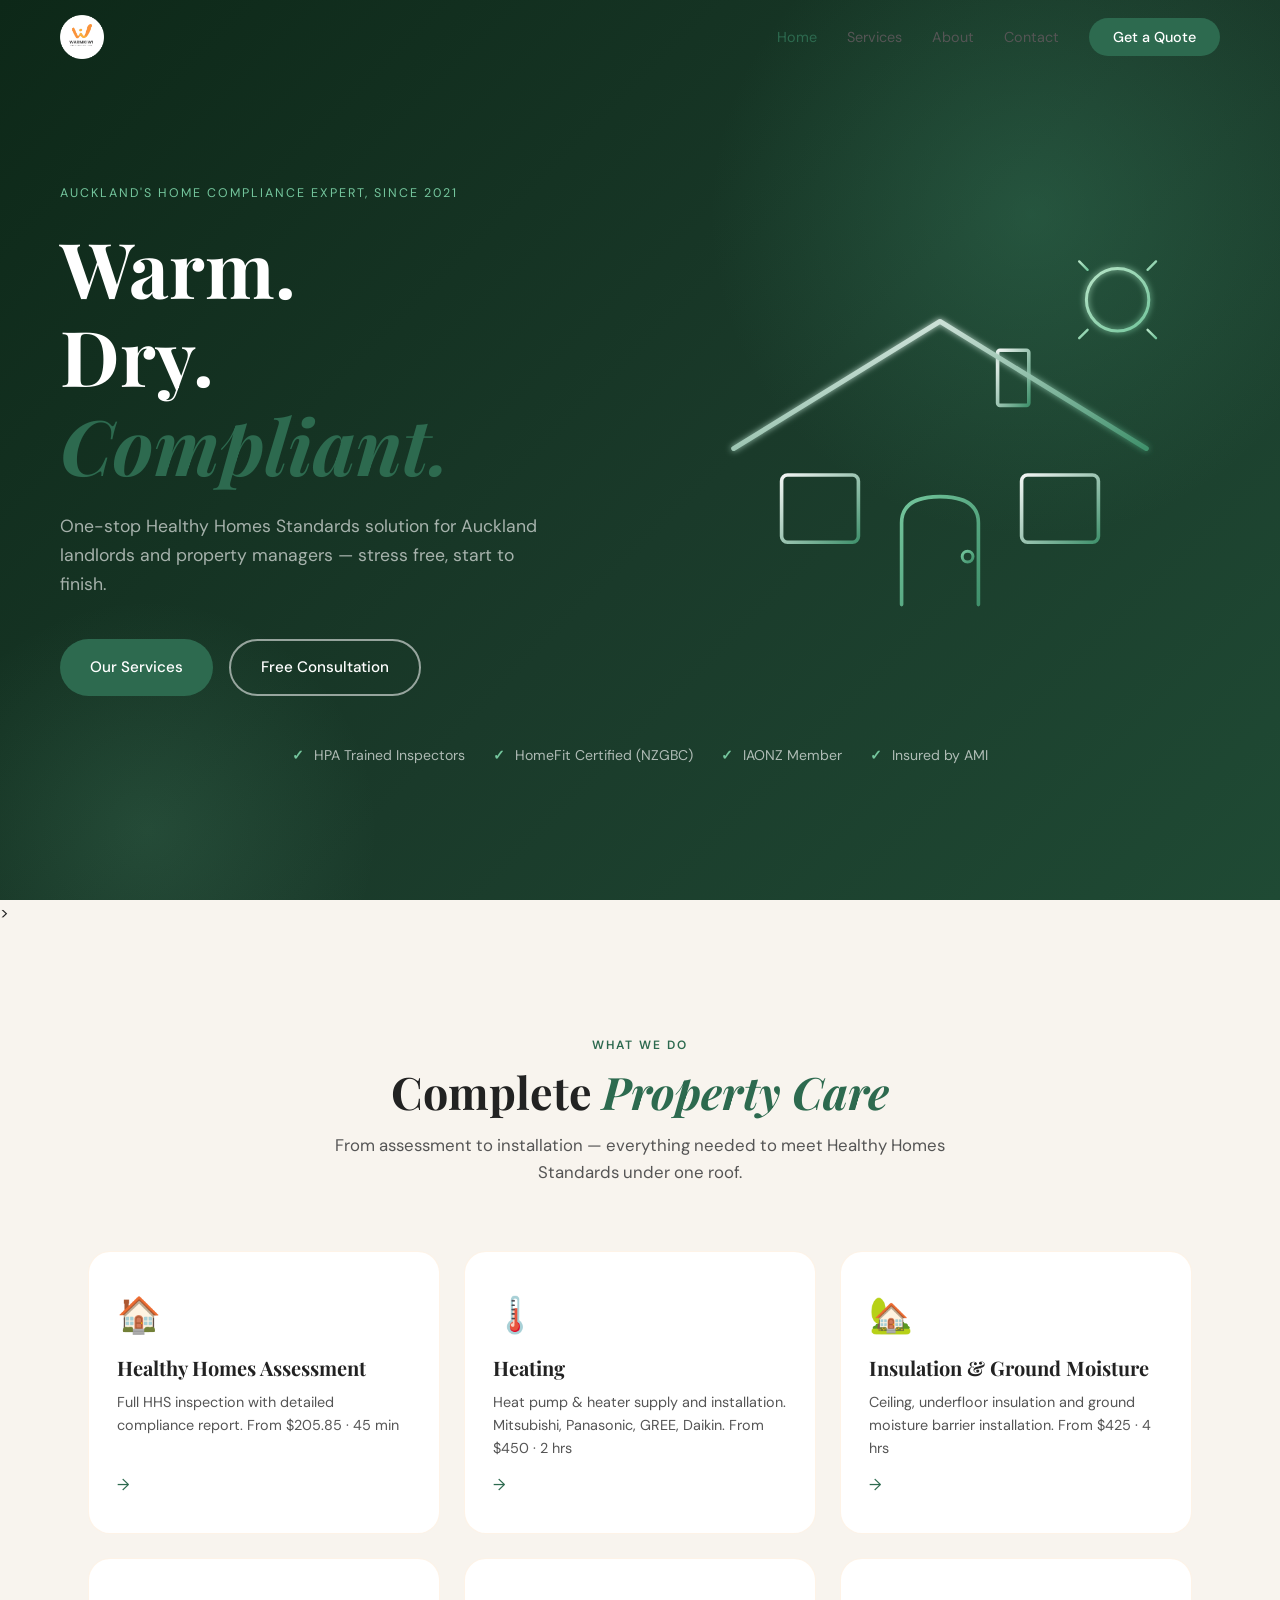
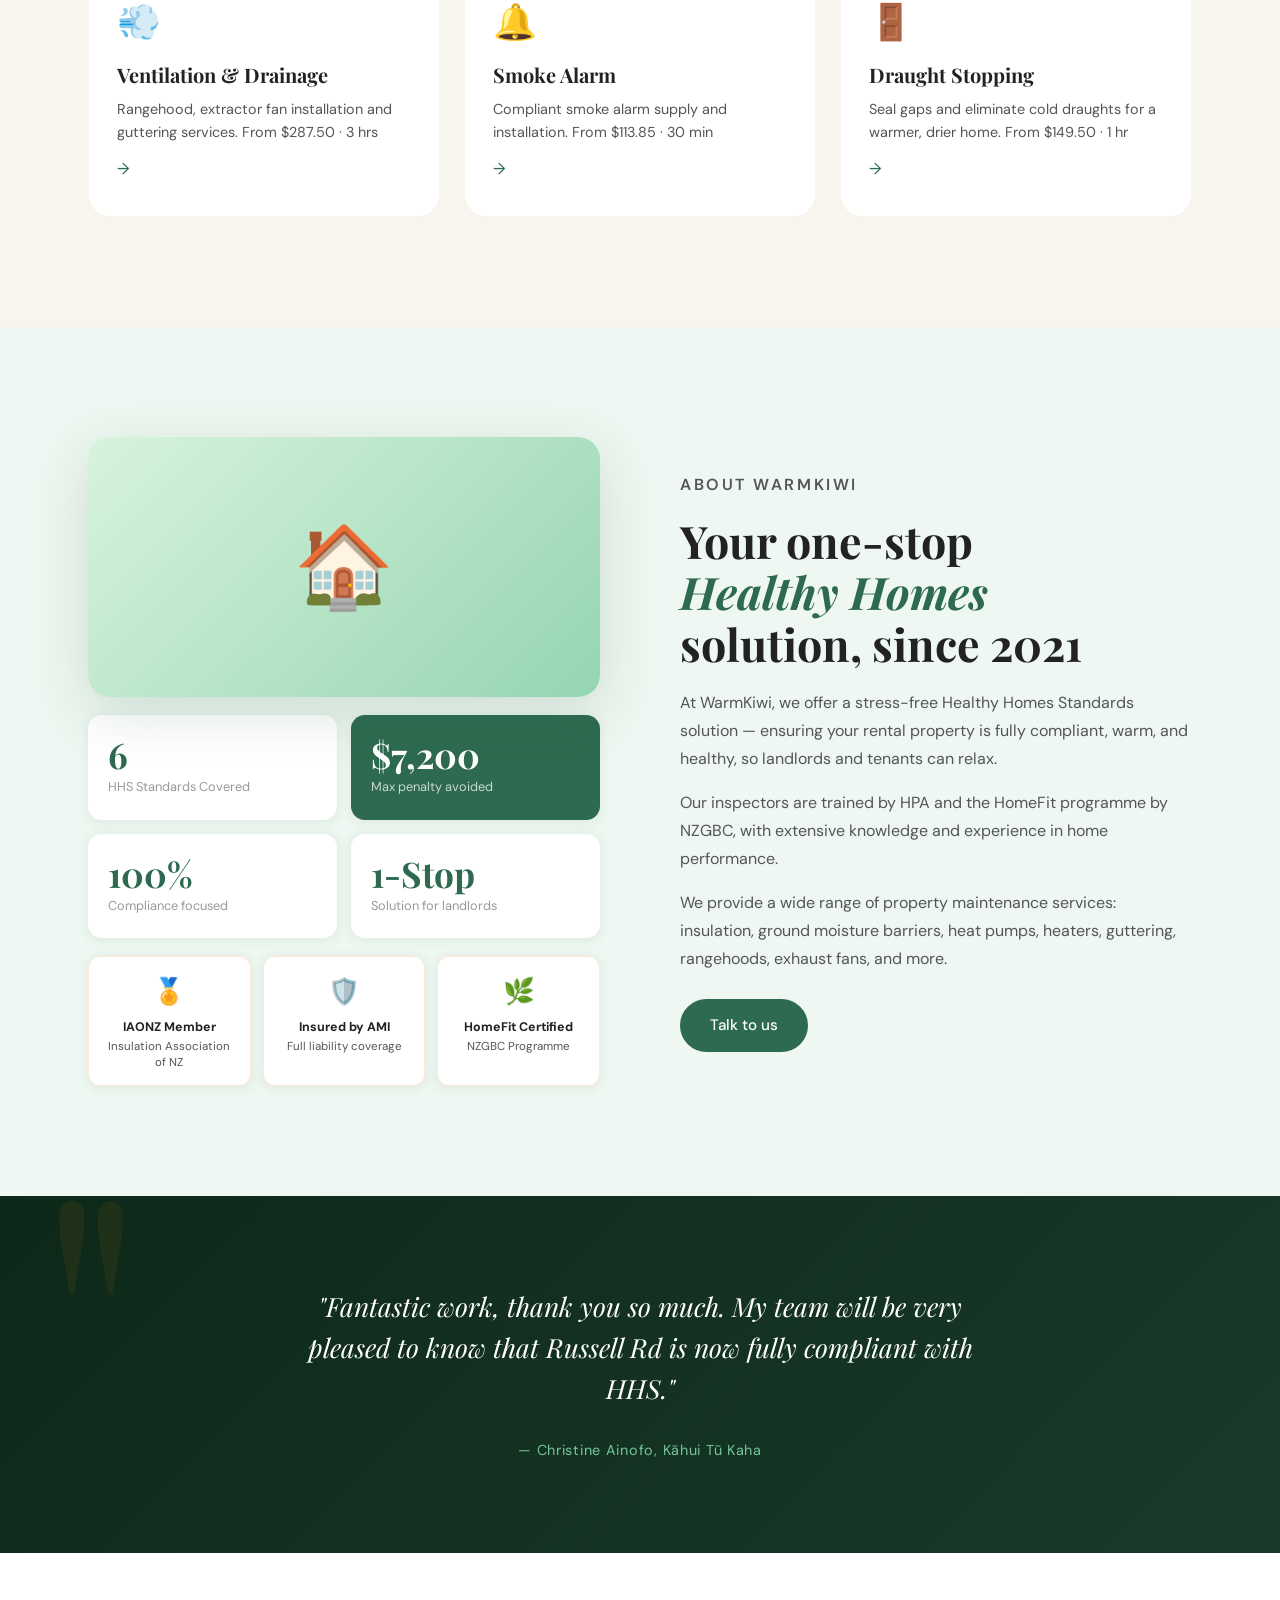
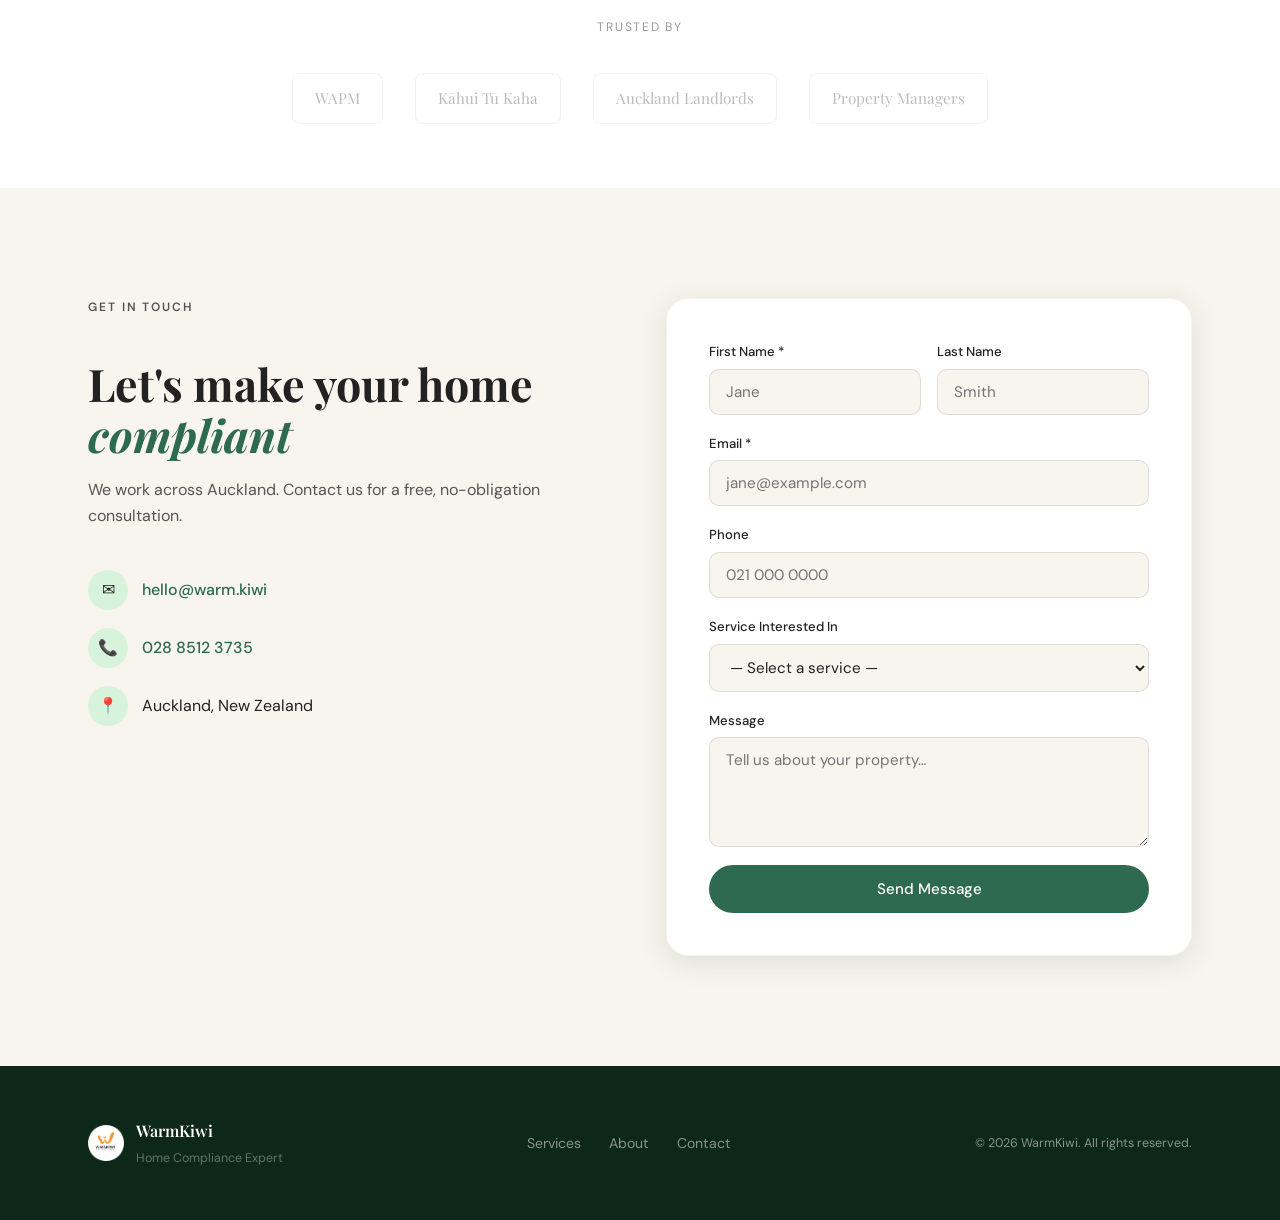
==== commit bfc27e9a: "Add files via upload" ====
--- a/index.html
+++ b/index.html
@@ -37,7 +37,7 @@
     <div class="hero-inner">
       <!-- Left: text -->
       <div class="hero-content">
-        <p class="hero-eyebrow">Auckland's Home Compliance Expert</p>
+        <p class="hero-eyebrow">Auckland's Home Compliance Expert, Since 2021</p>
         <h1 class="hero-title">Warm.<br>Dry.<br><em>Compliant.</em></h1>
         <p class="hero-sub">One-stop Healthy Homes Standards solution for Auckland landlords and property managers — stress free, start to finish.</p>
         <div class="hero-actions">
@@ -220,7 +220,7 @@
       </div>
       <div class="about-text">
         <p class="section-tag">About WarmKiwi</p>
-        <h2>Your one-stop<br><em>Healthy Homes</em><br>solution</h2>
+        <h2>Your one-stop<br><em>Healthy Homes</em><br>solution, since 2021</h2>
         <p>At WarmKiwi, we offer a stress-free Healthy Homes Standards solution — ensuring your rental property is fully compliant, warm, and healthy, so landlords and tenants can relax.</p>
         <p>Our inspectors are trained by HPA and the HomeFit programme by NZGBC, with extensive knowledge and experience in home performance.</p>
         <p>We provide a wide range of property maintenance services: insulation, ground moisture barriers, heat pumps, heaters, guttering, rangehoods, exhaust fans, and more.</p>
@@ -332,7 +332,7 @@
         <a href="#about">About</a>
         <a href="#contact">Contact</a>
       </div>
-      <p class="footer-copy">© 2024 WarmKiwi. All rights reserved.</p>
+      <p class="footer-copy">© 2026 WarmKiwi. All rights reserved.</p>
     </div>
   </footer>
 
